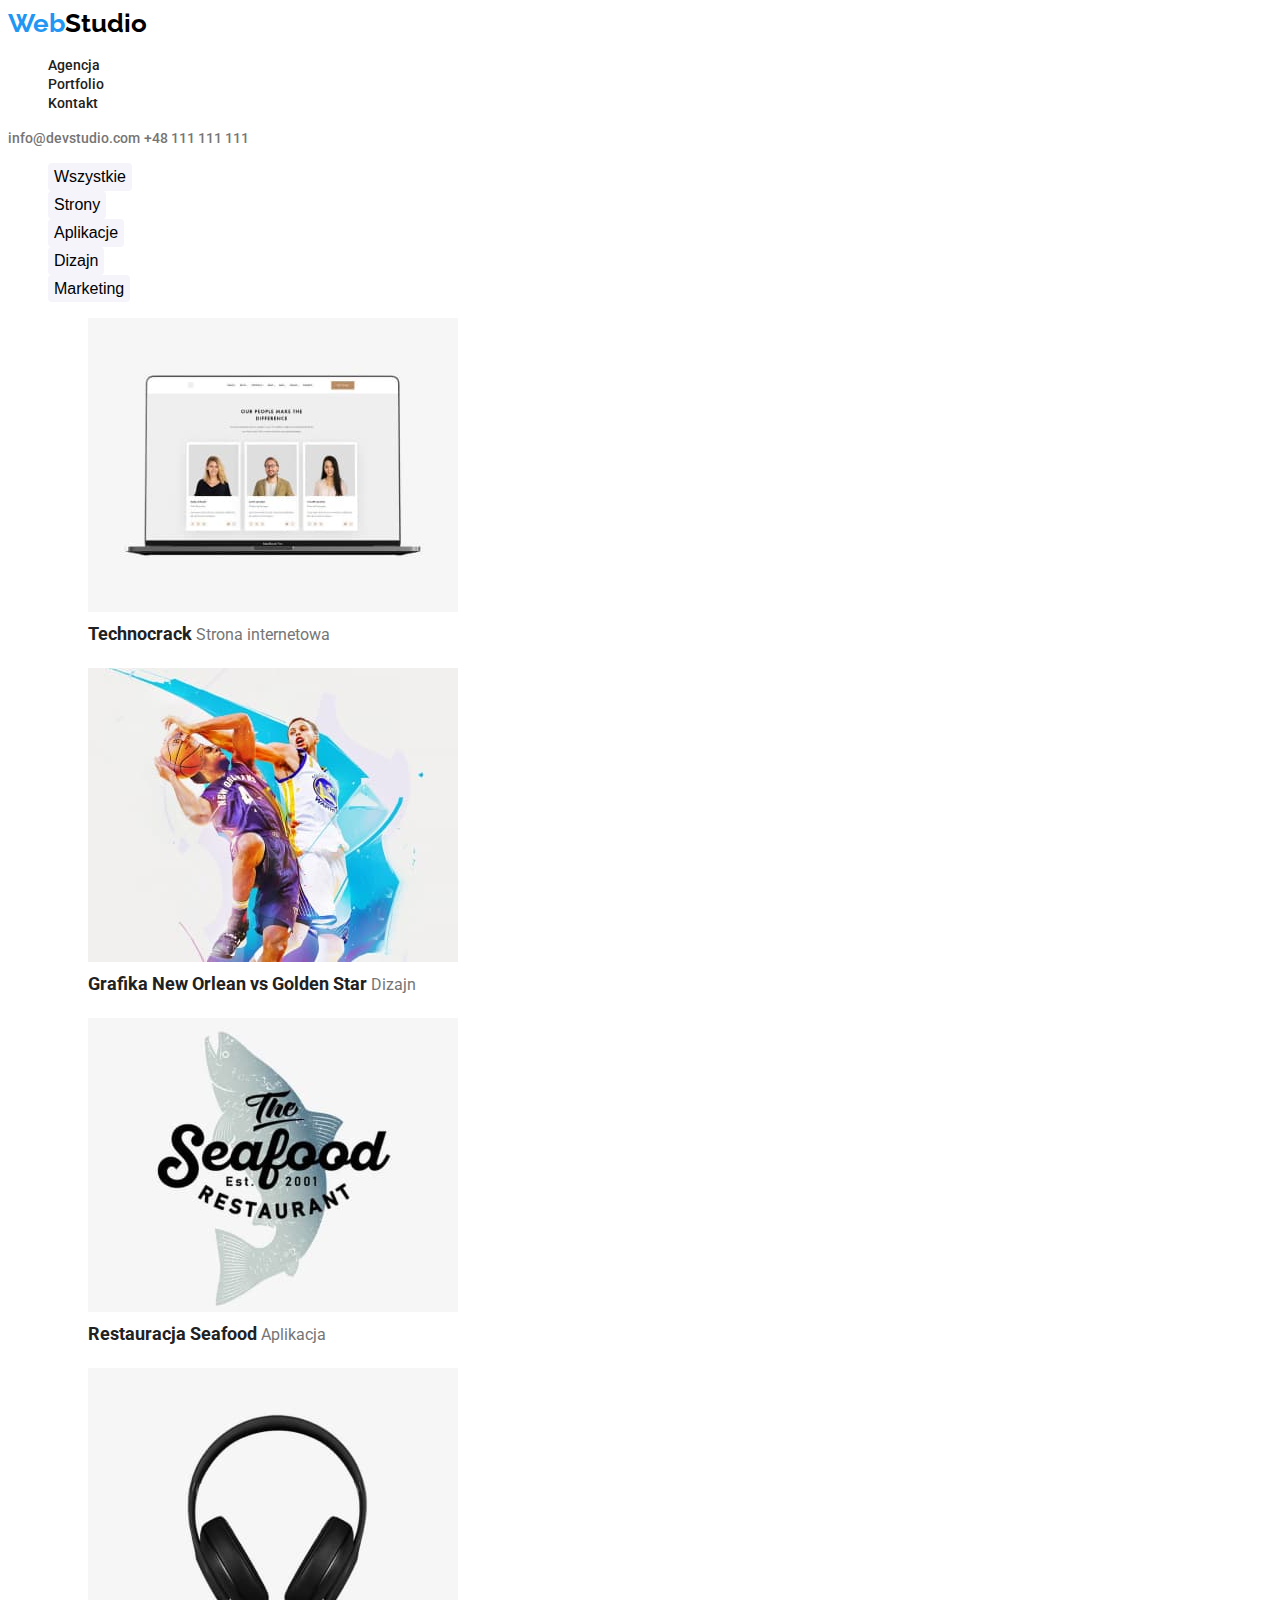
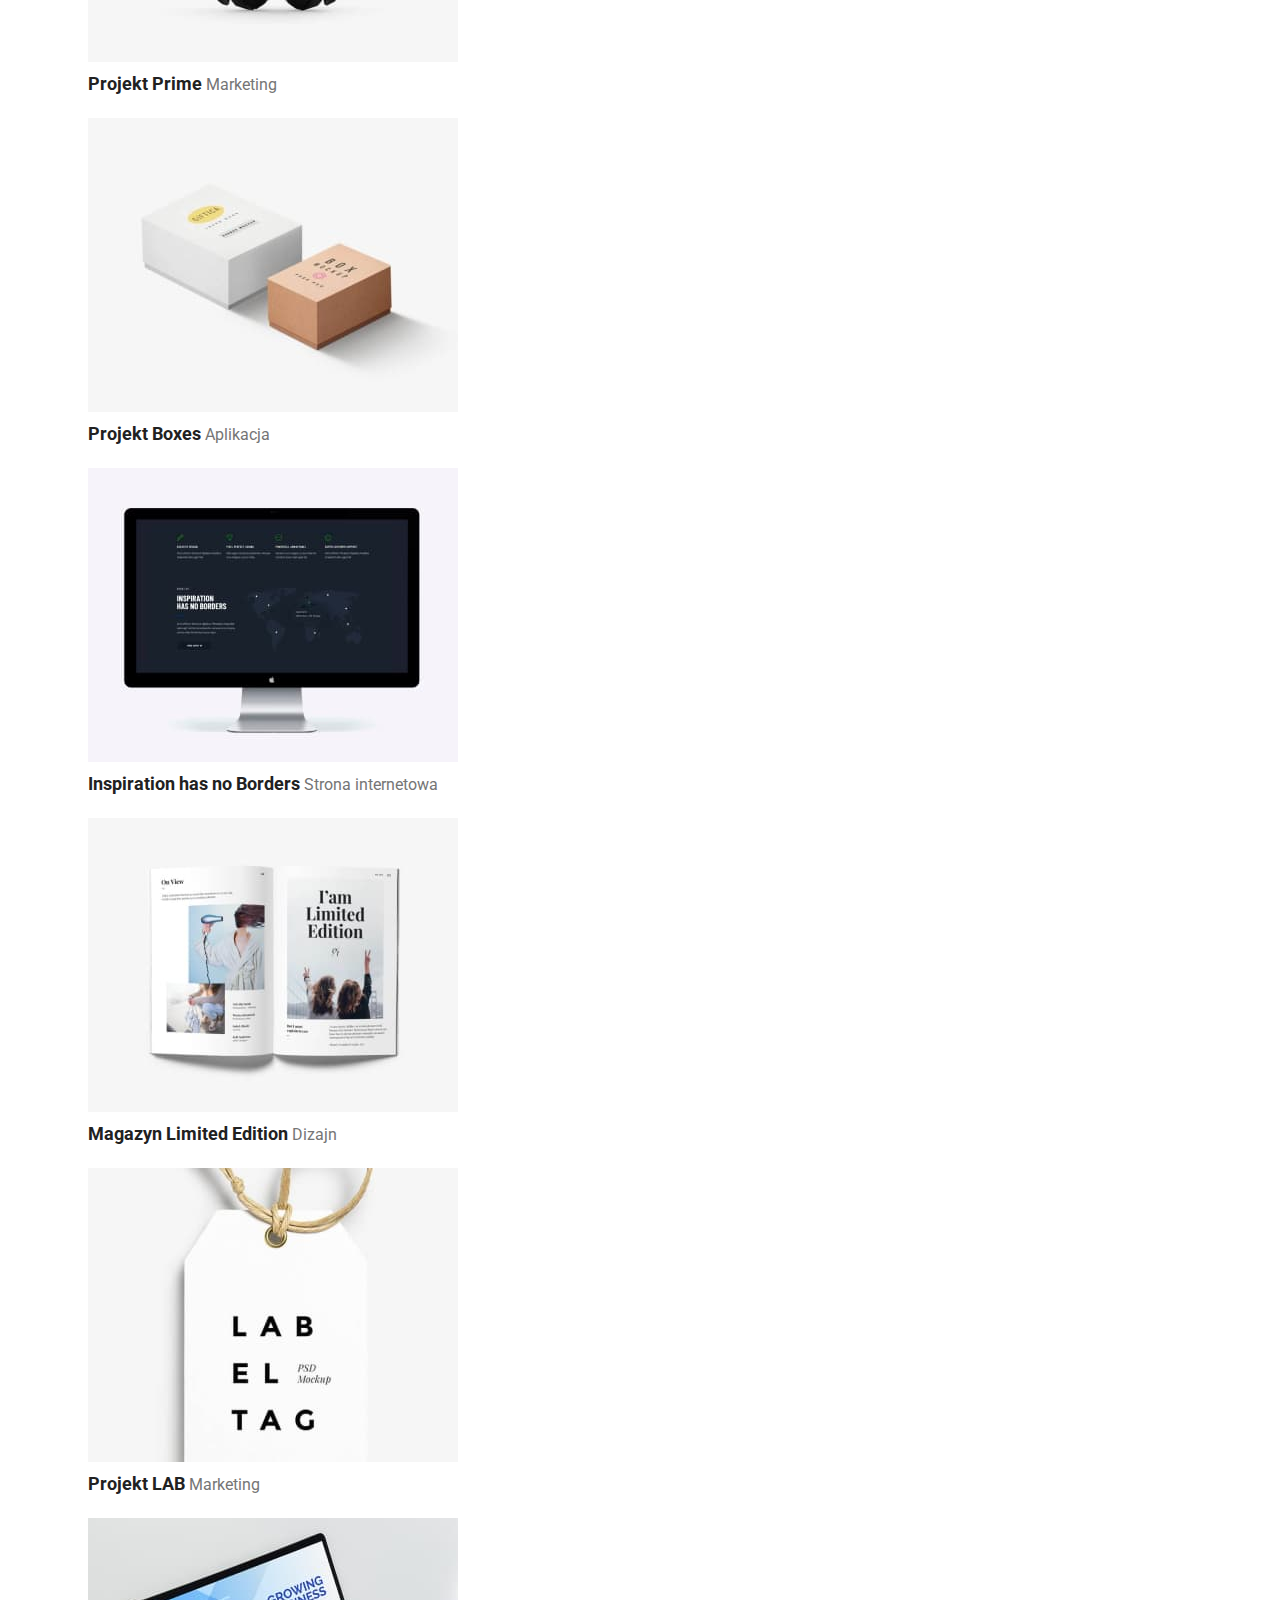
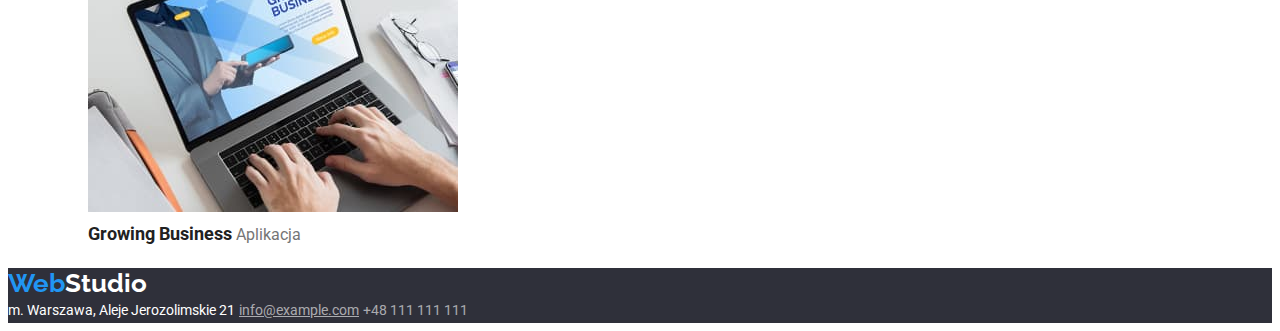
==== portfolio.html @ b2031fab "Add files via upload" ====
<!DOCTYPE html>
<html lang="pl">
  <head>
    <meta charset="UTF-8" />
    <meta http-equiv="X-UA-Compatible" content="IE=edge" />
    <meta name="viewport" content="width=device-width, initial-scale=1.0" />
    <title>Portfolio</title>
    <link rel="stylesheet" href="./css/styles.css" />
    <link
      href="https://fonts.googleapis.com/css2?family=Raleway:wght@700&family=Roboto:wght@400;500;700;900&display=swap"
      rel="stylesheet"
    />
  </head>
  <body>
    <header>
      <nav>
        <a href="./index.html" class="logo">Web<span class="studio-black">Studio</span></a>
        <ul class="nav-header">
          <li><a href="" class="nav-header">Agencja</a></li>
          <li><a href="portfolio.html" class="nav-header">Portfolio</a></li>
          <li><a href="" class="nav-header">Kontakt</a></li>
        </ul>
      </nav>

      <a href="mailto:info@devstudio.com" class="contact">info@devstudio.com</a>
      <a href="call:+48111111111" class="contact">+48 111 111 111</a>
    </header>
    <main>
      <ul class="portfolio-categories">
        <li>
          <button type="button"><span>Wszystkie</span></button>
        </li>
        <li>
          <button type="button"><span>Strony</span></button>
        </li>
        <li>
          <button type="button"><span>Aplikacje</span></button>
        </li>
        <li>
          <button type="button"><span>Dizajn</span></button>
        </li>
        <li>
          <button type="button"><span>Marketing</span></button>
        </li>
      </ul>
      <ul class="boxes">
        <li>
          <figure>
            <img
              src="images/laptop.jpg"
              alt="ekran laptopa z zakładkami"
              width="370"
              height="294"
            />
            <figcaption>
              <span class="box-name">Technocrack</span>
              <span class="box-description">Strona internetowa</span>
            </figcaption>
          </figure>
        </li>
        <li>
          <figure>
            <img
              src="images/basketball.jpg"
              alt="dwóch zawodników koszykówki"
              width="370"
              height="294"
            />
            <figcaption>
              <span class="box-name">Grafika New Orlean vs Golden Star</span>
              <span class="box-description">Dizajn</span>
            </figcaption>
          </figure>
        </li>
        <li>
          <figure>
            <img src="images/restaurant-logo.jpg" alt="logo restauracji" width="370" height="294" />
            <figcaption>
              <span class="box-name">Restauracja Seafood</span>
              <span class="box-description">Aplikacja</span>
            </figcaption>
          </figure>
        </li>
        <li>
          <figure>
            <img src="images/headphones.jpg" alt="słuchawki nauszne" width="370" height="294" />
            <figcaption>
              <span class="box-name">Projekt Prime</span>
              <span class="box-description">Marketing</span>
            </figcaption>
          </figure>
        </li>
        <li>
          <figure>
            <img src="images/boxes.jpg" alt="dwa małe pudełka" width="370" height="294" />
            <figcaption>
              <span class="box-name">Projekt Boxes</span>
              <span class="box-description">Aplikacja</span>
            </figcaption>
          </figure>
        </li>
        <li>
          <figure>
            <img src="images/monitor.jpg" alt="monitor z otwartą stroną" width="370" height="294" />
            <figcaption>
              <span class="box-name">Inspiration has no Borders</span>
              <span class="box-description">Strona internetowa</span>
            </figcaption>
          </figure>
        </li>
        <li>
          <figure>
            <img src="images/book.jpg" alt="otwarta książka" width="370" height="294" />
            <figcaption>
              <span class="box-name">Magazyn Limited Edition</span>
              <span class="box-description">Dizajn</span>
            </figcaption>
          </figure>
        </li>
        <li>
          <figure>
            <img src="images/tag.jpg" alt="wizualizacja zawieszki" width="370" height="294" />
            <figcaption>
              <span class="box-name">Projekt LAB</span>
              <span class="box-description">Marketing</span>
            </figcaption>
          </figure>
        </li>
        <li>
          <figure>
            <img
              src="images/laptop-2.jpg"
              alt="laptop, na którym ktoś pisze"
              width="370"
              height="294"
            />
            <figcaption>
              <span class="box-name">Growing Business</span>
              <span class="box-description">Aplikacja</span>
            </figcaption>
          </figure>
        </li>
      </ul>
    </main>
    <footer class="page-end">
      <a href="./index.html" class="logo">Web<span class="studio-white">Studio</span></a>
      <address>
        <span class="headquarters">m. Warszawa, Aleje Jerozolimskie 21</span>
        <a href="mailto:info@example.com"><span>info@example.com</span></a>
        <a href="call:+48111111111">+48 111 111 111</a>
      </address>
    </footer>
  </body>
</html>
---- css/styles.css ----
:root {
  --light-blue: #2196f3;
  --text-grey: #757575;
  --text-white: #ffffff;
  --button-grey-background: #f5f4fa;
  --addres-color: rgba(255, 255, 255, 0.6);
  --background-dark: #2f303a;
  --footer-contacts: #ffffff99;
  --logo-black: #000000;
  --main-black: #212121;
}

body {
  font-family: 'Roboto', sans-serif;
  color: var(--main-black);
}

.logo {
  font-family: 'Raleway', sans-serif;
  text-decoration: none;
  color: var(--light-blue);
  font-weight: 700;
  font-size: 26px;
  line-height: 1.19;
  width: 145px;
  height: 31px;
}
.studio-black {
  color: var(--logo-black);
}
.studio-white {
  color: var(--text-white);
}

.nav-header {
  list-style: none;
}
.nav-header a {
  text-decoration: none;
  font-weight: 500;
  font-size: 14px;
  line-height: 1.14;
  color: var(--main-black);
}
.nav-header a:hover,
.nav-header a:focus {
  color: var(--light-blue);
}

.contact {
  text-decoration: none;
  color: var(--text-grey);
  font-weight: 500;
  font-size: 14px;
  line-height: 1.14;
}
.contact:hover,
.contact:focus {
  color: var(--light-blue);
}

.offer {
  background-color: var(--background-dark);
}
.offer h1 {
  font-weight: 900;
  font-size: 44px;
  line-height: 1.36;
  text-align: center;
  color: var(--text-white);
}

.offer button {
  background: #2196f3;
  box-shadow: 0px 4px 4px rgba(0, 0, 0, 0.15);
  border-radius: 4px;
  width: 200px;
  height: 50px;
  cursor: pointer;
  border: none;
}
.offer button span {
  width: 117px;
  height: 30px;
  font-weight: 700;
  font-size: 16px;
  line-height: 1.88;
  color: var(--text-white);
}

.articles {
  list-style: none;
}
.articles h4 {
  font-weight: 700;
  font-size: 14px;
  line-height: 1.14;
}

.articles p {
  font-size: 14px;
  line-height: 1.71;
  color: var(--text-grey);
}

.our-range h3 {
  font-weight: 700;
  font-size: 36px;
  line-height: 1.17;
}

.our team h3 {
  font-weight: 700;
  font-size: 36px;
  line-height: 1.17;
}
.our-team ul {
  list-style: none;
}
.employee-name {
  font-weight: 500;
  font-size: 16px;
  line-height: 1.19;
}

.job {
  font-size: 16px;
  line-height: 1.19;
  color: var(--text-grey);
}

.portfolio-categories {
  list-style: none;
}
.portfolio-categories button {
  background: var(--button-grey-background);
  border-radius: 4px;
  font-weight: 500;
  font-size: 16px;
  line-height: 1.62;
  border: none;
  cursor: pointer;
}
.portfolio-categories button:hover {
  background: var(--light-blue);
  box-shadow: 0px 3px 1px rgba(0, 0, 0, 0.1), 0px 1px 2px rgba(0, 0, 0, 0.08),
    0px 2px 2px rgba(0, 0, 0, 0.12);
  border-radius: 4px;
  color: var(--text-white);
}
.boxes {
  list-style: none;
}
.box-name {
  font-weight: 700;
  font-size: 18px;
  line-height: 2;
}
.box-description {
  font-size: 16px;
  line-height: 1.88;
  color: var(--text-grey);
}

.page-end {
  background-color: var(--background-dark);
}
.page-end a:hover,
.page-end a:focus {
  color: var(--light-blue);
}
.headquarters {
  font-size: 14px;
  line-height: 1.71;
  color: var(--text-white);
}
.page-end address {
  font-style: normal;
}
.page-end address a {
  font-size: 14px;
  line-height: 1.71;
  color: var(--addres-color);
  text-decoration: none;
}

.page-end address a span {
  text-decoration: underline;
}
.page-end address a:hover,
.page-end address a:focus {
  color: var(--light-blue);
}
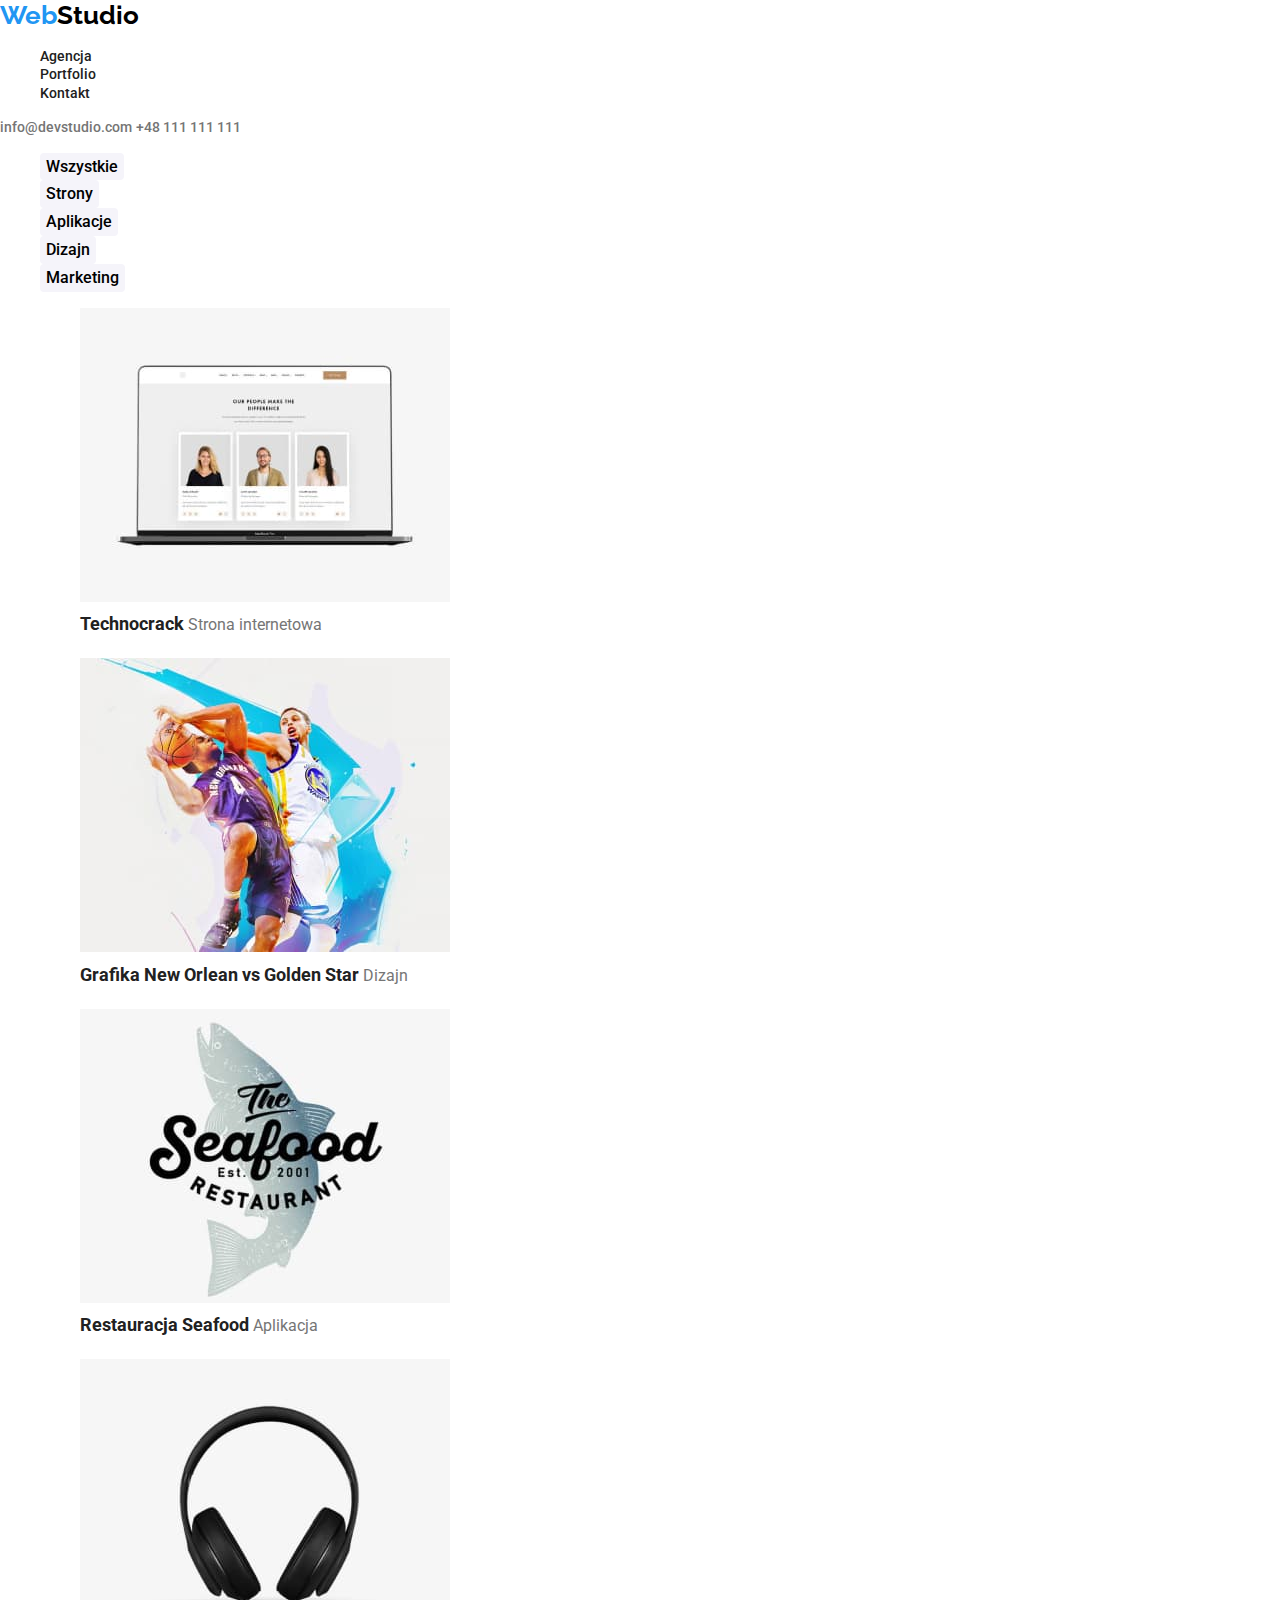
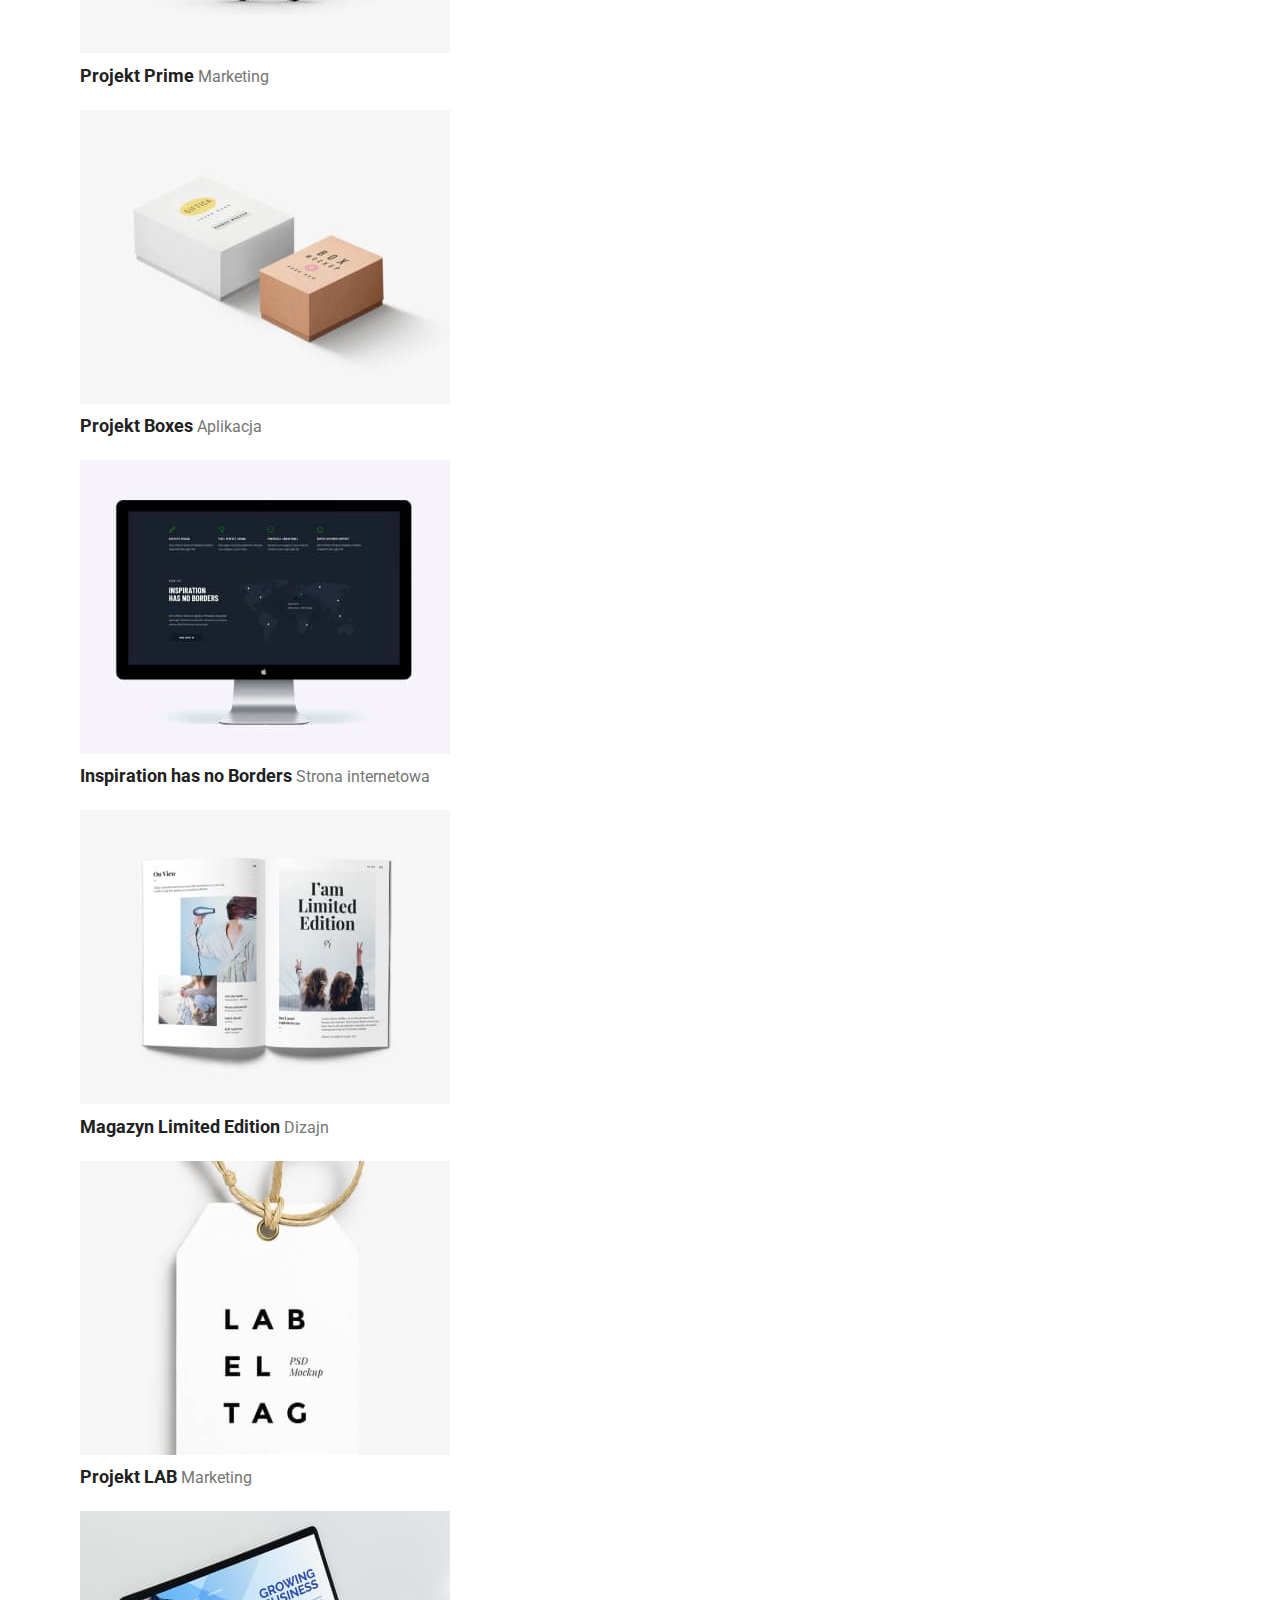
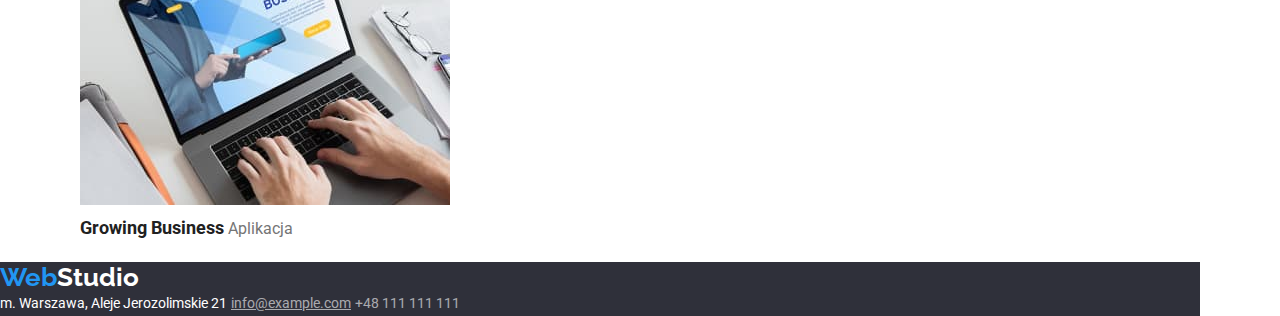
==== commit 2a45ac16: "dodany container oraz szerokość body" ====
--- a/portfolio.html
+++ b/portfolio.html
@@ -5,6 +5,10 @@
     <meta http-equiv="X-UA-Compatible" content="IE=edge" />
     <meta name="viewport" content="width=device-width, initial-scale=1.0" />
     <title>Portfolio</title>
+    <link
+      rel="stylesheet"
+      href="https://cdnjs.cloudflare.com/ajax/libs/modern-normalize/1.0.0/modern-normalize.min.css"
+    />
     <link rel="stylesheet" href="./css/styles.css" />
     <link
       href="https://fonts.googleapis.com/css2?family=Raleway:wght@700&family=Roboto:wght@400;500;700;900&display=swap"
@@ -12,143 +16,159 @@
     />
   </head>
   <body>
-    <header>
-      <nav>
-        <a href="./index.html" class="logo">Web<span class="studio-black">Studio</span></a>
-        <ul class="nav-header">
-          <li><a href="" class="nav-header">Agencja</a></li>
-          <li><a href="portfolio.html" class="nav-header">Portfolio</a></li>
-          <li><a href="" class="nav-header">Kontakt</a></li>
+    <div class="container">
+      <header>
+        <nav>
+          <a href="./index.html" class="logo">Web<span class="studio-black">Studio</span></a>
+          <ul class="nav-header">
+            <li><a href="" class="nav-header">Agencja</a></li>
+            <li><a href="portfolio.html" class="nav-header">Portfolio</a></li>
+            <li><a href="" class="nav-header">Kontakt</a></li>
+          </ul>
+        </nav>
+
+        <a href="mailto:info@devstudio.com" class="contact">info@devstudio.com</a>
+        <a href="call:+48111111111" class="contact">+48 111 111 111</a>
+      </header>
+    </div>
+    <div class="container">
+      <main>
+        <ul class="portfolio-categories">
+          <li>
+            <button type="button"><span>Wszystkie</span></button>
+          </li>
+          <li>
+            <button type="button"><span>Strony</span></button>
+          </li>
+          <li>
+            <button type="button"><span>Aplikacje</span></button>
+          </li>
+          <li>
+            <button type="button"><span>Dizajn</span></button>
+          </li>
+          <li>
+            <button type="button"><span>Marketing</span></button>
+          </li>
         </ul>
-      </nav>
-
-      <a href="mailto:info@devstudio.com" class="contact">info@devstudio.com</a>
-      <a href="call:+48111111111" class="contact">+48 111 111 111</a>
-    </header>
-    <main>
-      <ul class="portfolio-categories">
-        <li>
-          <button type="button"><span>Wszystkie</span></button>
-        </li>
-        <li>
-          <button type="button"><span>Strony</span></button>
-        </li>
-        <li>
-          <button type="button"><span>Aplikacje</span></button>
-        </li>
-        <li>
-          <button type="button"><span>Dizajn</span></button>
-        </li>
-        <li>
-          <button type="button"><span>Marketing</span></button>
-        </li>
-      </ul>
-      <ul class="boxes">
-        <li>
-          <figure>
-            <img
-              src="images/laptop.jpg"
-              alt="ekran laptopa z zakładkami"
-              width="370"
-              height="294"
-            />
-            <figcaption>
-              <span class="box-name">Technocrack</span>
-              <span class="box-description">Strona internetowa</span>
-            </figcaption>
-          </figure>
-        </li>
-        <li>
-          <figure>
-            <img
-              src="images/basketball.jpg"
-              alt="dwóch zawodników koszykówki"
-              width="370"
-              height="294"
-            />
-            <figcaption>
-              <span class="box-name">Grafika New Orlean vs Golden Star</span>
-              <span class="box-description">Dizajn</span>
-            </figcaption>
-          </figure>
-        </li>
-        <li>
-          <figure>
-            <img src="images/restaurant-logo.jpg" alt="logo restauracji" width="370" height="294" />
-            <figcaption>
-              <span class="box-name">Restauracja Seafood</span>
-              <span class="box-description">Aplikacja</span>
-            </figcaption>
-          </figure>
-        </li>
-        <li>
-          <figure>
-            <img src="images/headphones.jpg" alt="słuchawki nauszne" width="370" height="294" />
-            <figcaption>
-              <span class="box-name">Projekt Prime</span>
-              <span class="box-description">Marketing</span>
-            </figcaption>
-          </figure>
-        </li>
-        <li>
-          <figure>
-            <img src="images/boxes.jpg" alt="dwa małe pudełka" width="370" height="294" />
-            <figcaption>
-              <span class="box-name">Projekt Boxes</span>
-              <span class="box-description">Aplikacja</span>
-            </figcaption>
-          </figure>
-        </li>
-        <li>
-          <figure>
-            <img src="images/monitor.jpg" alt="monitor z otwartą stroną" width="370" height="294" />
-            <figcaption>
-              <span class="box-name">Inspiration has no Borders</span>
-              <span class="box-description">Strona internetowa</span>
-            </figcaption>
-          </figure>
-        </li>
-        <li>
-          <figure>
-            <img src="images/book.jpg" alt="otwarta książka" width="370" height="294" />
-            <figcaption>
-              <span class="box-name">Magazyn Limited Edition</span>
-              <span class="box-description">Dizajn</span>
-            </figcaption>
-          </figure>
-        </li>
-        <li>
-          <figure>
-            <img src="images/tag.jpg" alt="wizualizacja zawieszki" width="370" height="294" />
-            <figcaption>
-              <span class="box-name">Projekt LAB</span>
-              <span class="box-description">Marketing</span>
-            </figcaption>
-          </figure>
-        </li>
-        <li>
-          <figure>
-            <img
-              src="images/laptop-2.jpg"
-              alt="laptop, na którym ktoś pisze"
-              width="370"
-              height="294"
-            />
-            <figcaption>
-              <span class="box-name">Growing Business</span>
-              <span class="box-description">Aplikacja</span>
-            </figcaption>
-          </figure>
-        </li>
-      </ul>
-    </main>
-    <footer class="page-end">
-      <a href="./index.html" class="logo">Web<span class="studio-white">Studio</span></a>
-      <address>
-        <span class="headquarters">m. Warszawa, Aleje Jerozolimskie 21</span>
-        <a href="mailto:info@example.com"><span>info@example.com</span></a>
-        <a href="call:+48111111111">+48 111 111 111</a>
-      </address>
-    </footer>
+        <ul class="boxes">
+          <li>
+            <figure>
+              <img
+                src="images/laptop.jpg"
+                alt="ekran laptopa z zakładkami"
+                width="370"
+                height="294"
+              />
+              <figcaption>
+                <span class="box-name">Technocrack</span>
+                <span class="box-description">Strona internetowa</span>
+              </figcaption>
+            </figure>
+          </li>
+          <li>
+            <figure>
+              <img
+                src="images/basketball.jpg"
+                alt="dwóch zawodników koszykówki"
+                width="370"
+                height="294"
+              />
+              <figcaption>
+                <span class="box-name">Grafika New Orlean vs Golden Star</span>
+                <span class="box-description">Dizajn</span>
+              </figcaption>
+            </figure>
+          </li>
+          <li>
+            <figure>
+              <img
+                src="images/restaurant-logo.jpg"
+                alt="logo restauracji"
+                width="370"
+                height="294"
+              />
+              <figcaption>
+                <span class="box-name">Restauracja Seafood</span>
+                <span class="box-description">Aplikacja</span>
+              </figcaption>
+            </figure>
+          </li>
+          <li>
+            <figure>
+              <img src="images/headphones.jpg" alt="słuchawki nauszne" width="370" height="294" />
+              <figcaption>
+                <span class="box-name">Projekt Prime</span>
+                <span class="box-description">Marketing</span>
+              </figcaption>
+            </figure>
+          </li>
+          <li>
+            <figure>
+              <img src="images/boxes.jpg" alt="dwa małe pudełka" width="370" height="294" />
+              <figcaption>
+                <span class="box-name">Projekt Boxes</span>
+                <span class="box-description">Aplikacja</span>
+              </figcaption>
+            </figure>
+          </li>
+          <li>
+            <figure>
+              <img
+                src="images/monitor.jpg"
+                alt="monitor z otwartą stroną"
+                width="370"
+                height="294"
+              />
+              <figcaption>
+                <span class="box-name">Inspiration has no Borders</span>
+                <span class="box-description">Strona internetowa</span>
+              </figcaption>
+            </figure>
+          </li>
+          <li>
+            <figure>
+              <img src="images/book.jpg" alt="otwarta książka" width="370" height="294" />
+              <figcaption>
+                <span class="box-name">Magazyn Limited Edition</span>
+                <span class="box-description">Dizajn</span>
+              </figcaption>
+            </figure>
+          </li>
+          <li>
+            <figure>
+              <img src="images/tag.jpg" alt="wizualizacja zawieszki" width="370" height="294" />
+              <figcaption>
+                <span class="box-name">Projekt LAB</span>
+                <span class="box-description">Marketing</span>
+              </figcaption>
+            </figure>
+          </li>
+          <li>
+            <figure>
+              <img
+                src="images/laptop-2.jpg"
+                alt="laptop, na którym ktoś pisze"
+                width="370"
+                height="294"
+              />
+              <figcaption>
+                <span class="box-name">Growing Business</span>
+                <span class="box-description">Aplikacja</span>
+              </figcaption>
+            </figure>
+          </li>
+        </ul>
+      </main>
+    </div>
+    <div class="container">
+      <footer class="page-end">
+        <a href="./index.html" class="logo">Web<span class="studio-white">Studio</span></a>
+        <address>
+          <span class="headquarters">m. Warszawa, Aleje Jerozolimskie 21</span>
+          <a href="mailto:info@example.com"><span>info@example.com</span></a>
+          <a href="call:+48111111111">+48 111 111 111</a>
+        </address>
+      </footer>
+    </div>
   </body>
 </html>
--- a/css/styles.css
+++ b/css/styles.css
@@ -10,9 +10,15 @@
   --main-black: #212121;
 }
 
+.container {
+  width: 1200px;
+}
+
 body {
   font-family: 'Roboto', sans-serif;
   color: var(--main-black);
+  width: 1600px;
+  justify-content: center;
 }
 
 .logo {
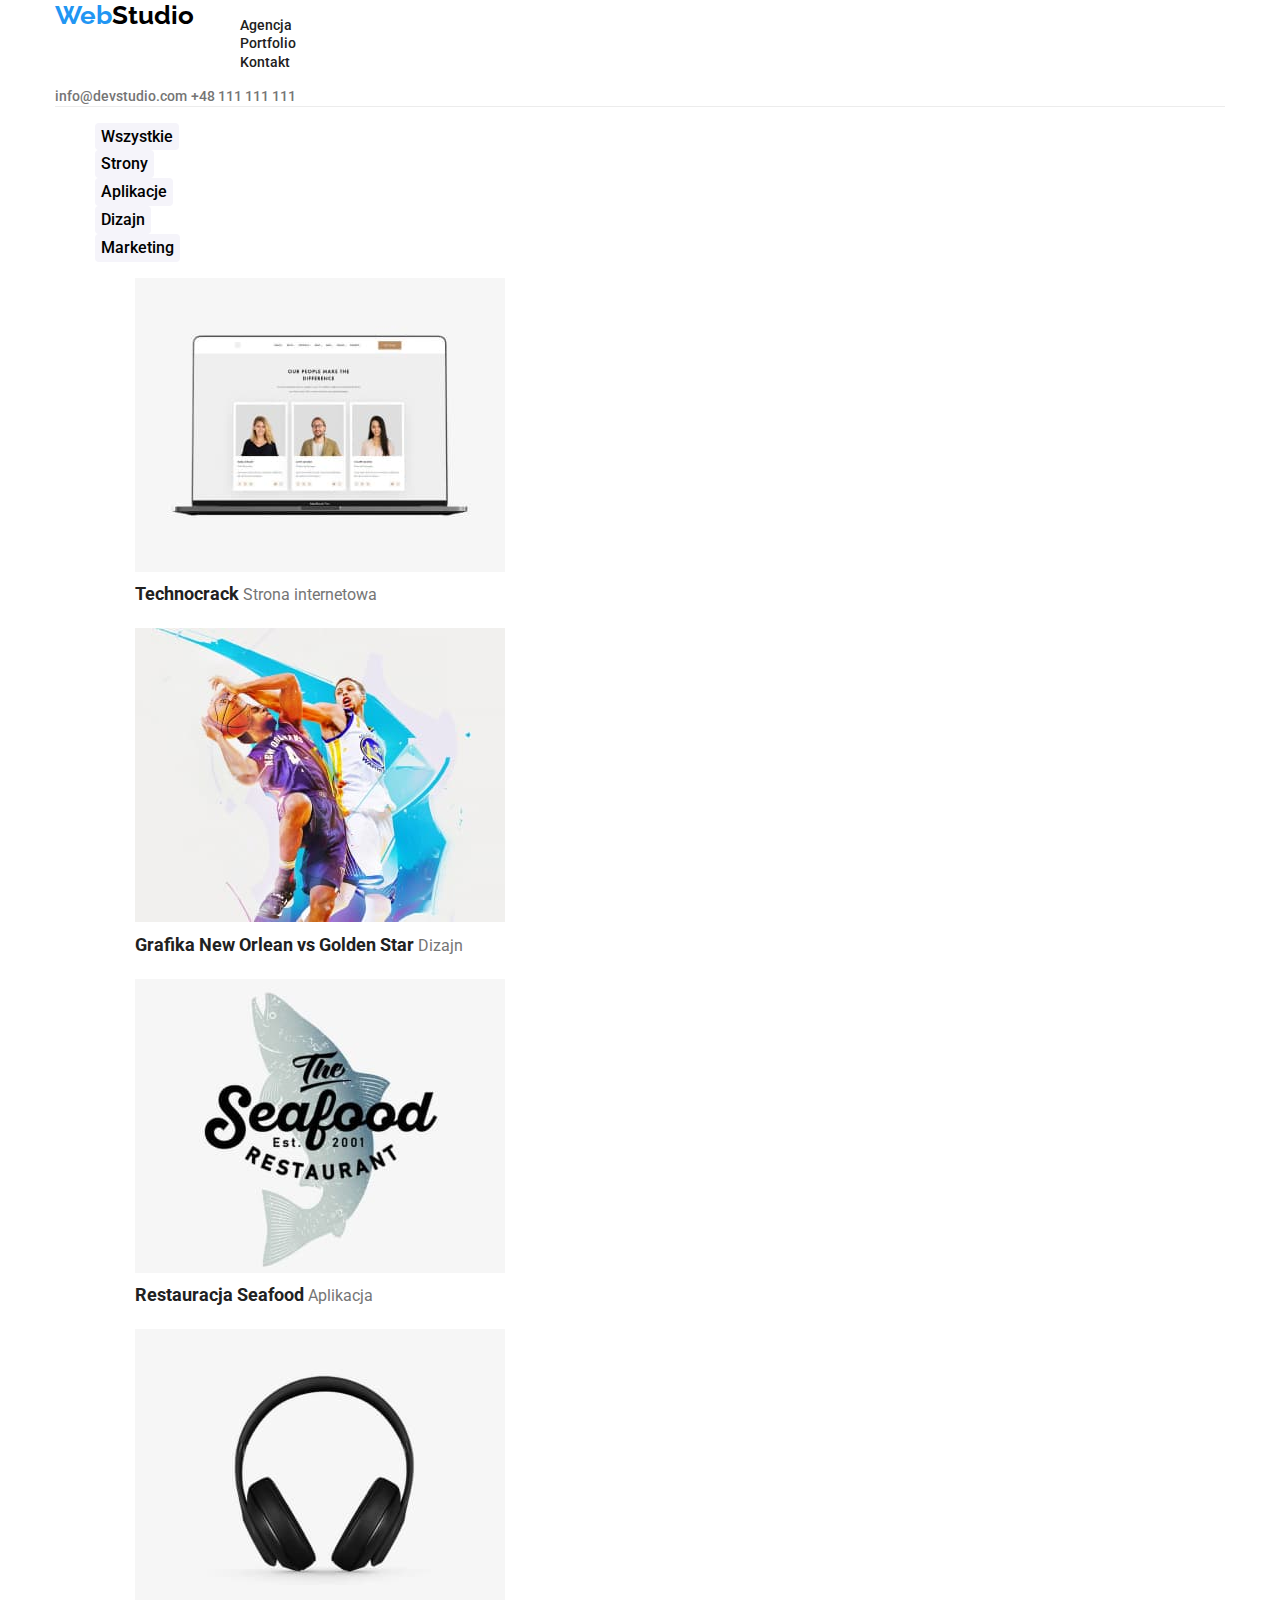
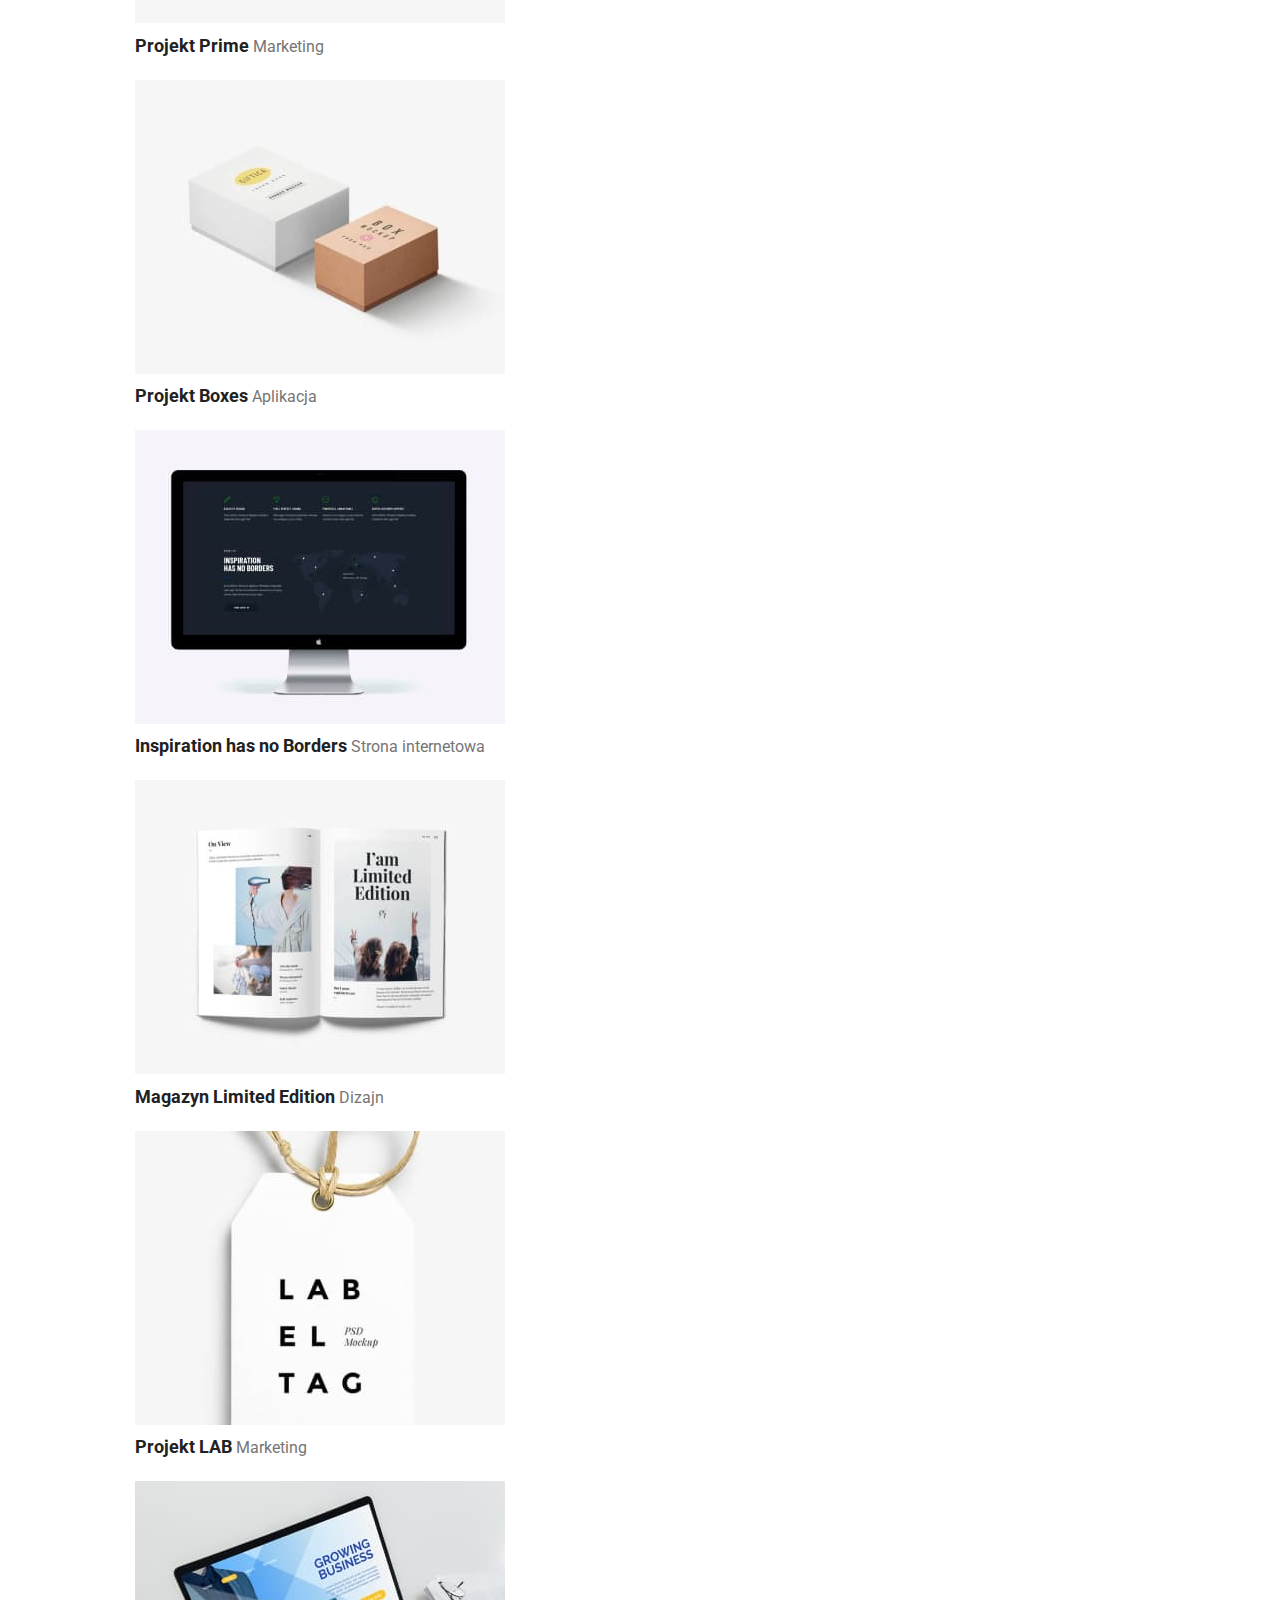
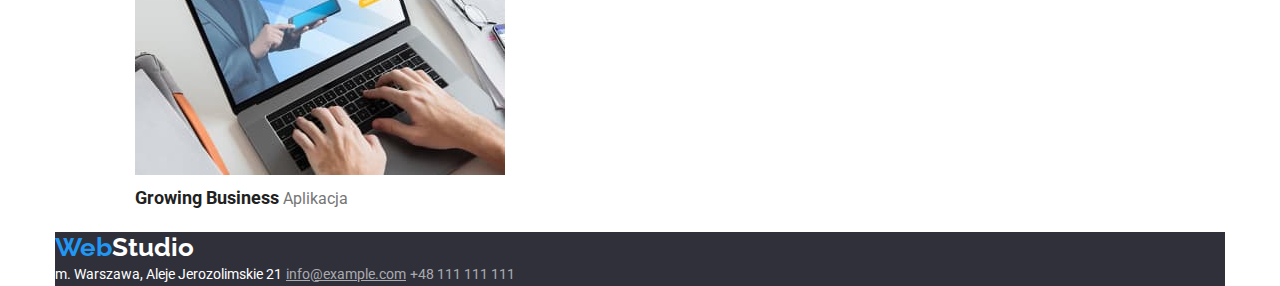
==== commit 55577cf8: "kilka kolejnych podejść" ====
--- a/portfolio.html
+++ b/portfolio.html
@@ -19,7 +19,7 @@
     <div class="container">
       <header>
         <nav>
-          <a href="./index.html" class="logo">Web<span class="studio-black">Studio</span></a>
+          <a href="./index.html" class="logo-header">Web<span class="studio-black">Studio</span></a>
           <ul class="nav-header">
             <li><a href="" class="nav-header">Agencja</a></li>
             <li><a href="portfolio.html" class="nav-header">Portfolio</a></li>
@@ -162,7 +162,7 @@
     </div>
     <div class="container">
       <footer class="page-end">
-        <a href="./index.html" class="logo">Web<span class="studio-white">Studio</span></a>
+        <a href="./index.html" class="logo-footer">Web<span class="studio-white">Studio</span></a>
         <address>
           <span class="headquarters">m. Warszawa, Aleje Jerozolimskie 21</span>
           <a href="mailto:info@example.com"><span>info@example.com</span></a>
--- a/css/styles.css
+++ b/css/styles.css
@@ -9,19 +9,29 @@
   --logo-black: #000000;
   --main-black: #212121;
 }
-
-.container {
-  width: 1200px;
+* {
+  box-sizing: border-box;
 }
 
 body {
   font-family: 'Roboto', sans-serif;
   color: var(--main-black);
-  width: 1600px;
-  justify-content: center;
-}
-
-.logo {
+}
+.container {
+  width: 1200px;
+  margin: 0px auto;
+  padding: 0px 15px;
+}
+
+.section {
+  padding-top: 94px;
+  padding-bottom: 94px;
+}
+/* Header -------------------------------------------------------------------------------------------------------------------------*/
+header {
+  border-bottom: 1px solid #ececec;
+}
+.logo-header {
   font-family: 'Raleway', sans-serif;
   text-decoration: none;
   color: var(--light-blue);
@@ -29,13 +39,24 @@
   font-size: 26px;
   line-height: 1.19;
   width: 145px;
-  height: 31px;
 }
 .studio-black {
   color: var(--logo-black);
 }
+.logo-footer {
+  font-family: 'Raleway', sans-serif;
+  text-decoration: none;
+  color: var(--light-blue);
+  font-weight: 700;
+  font-size: 26px;
+  line-height: 1.19;
+}
 .studio-white {
   color: var(--text-white);
+}
+header nav {
+  background: #ffffff;
+  display: flex;
 }
 
 .nav-header {
@@ -64,9 +85,12 @@
 .contact:focus {
   color: var(--light-blue);
 }
-
+/* Header----------------------------------------------------------------------------------------------- */
+
+/* BUY SECTION------------------------------------------------------------------------------------- */
 .offer {
   background-color: var(--background-dark);
+  border: solid red;
 }
 .offer h1 {
   font-weight: 900;
@@ -93,7 +117,7 @@
   line-height: 1.88;
   color: var(--text-white);
 }
-
+/* BUY SECTION------------------------------------------------------------------------------------- */
 .articles {
   list-style: none;
 }
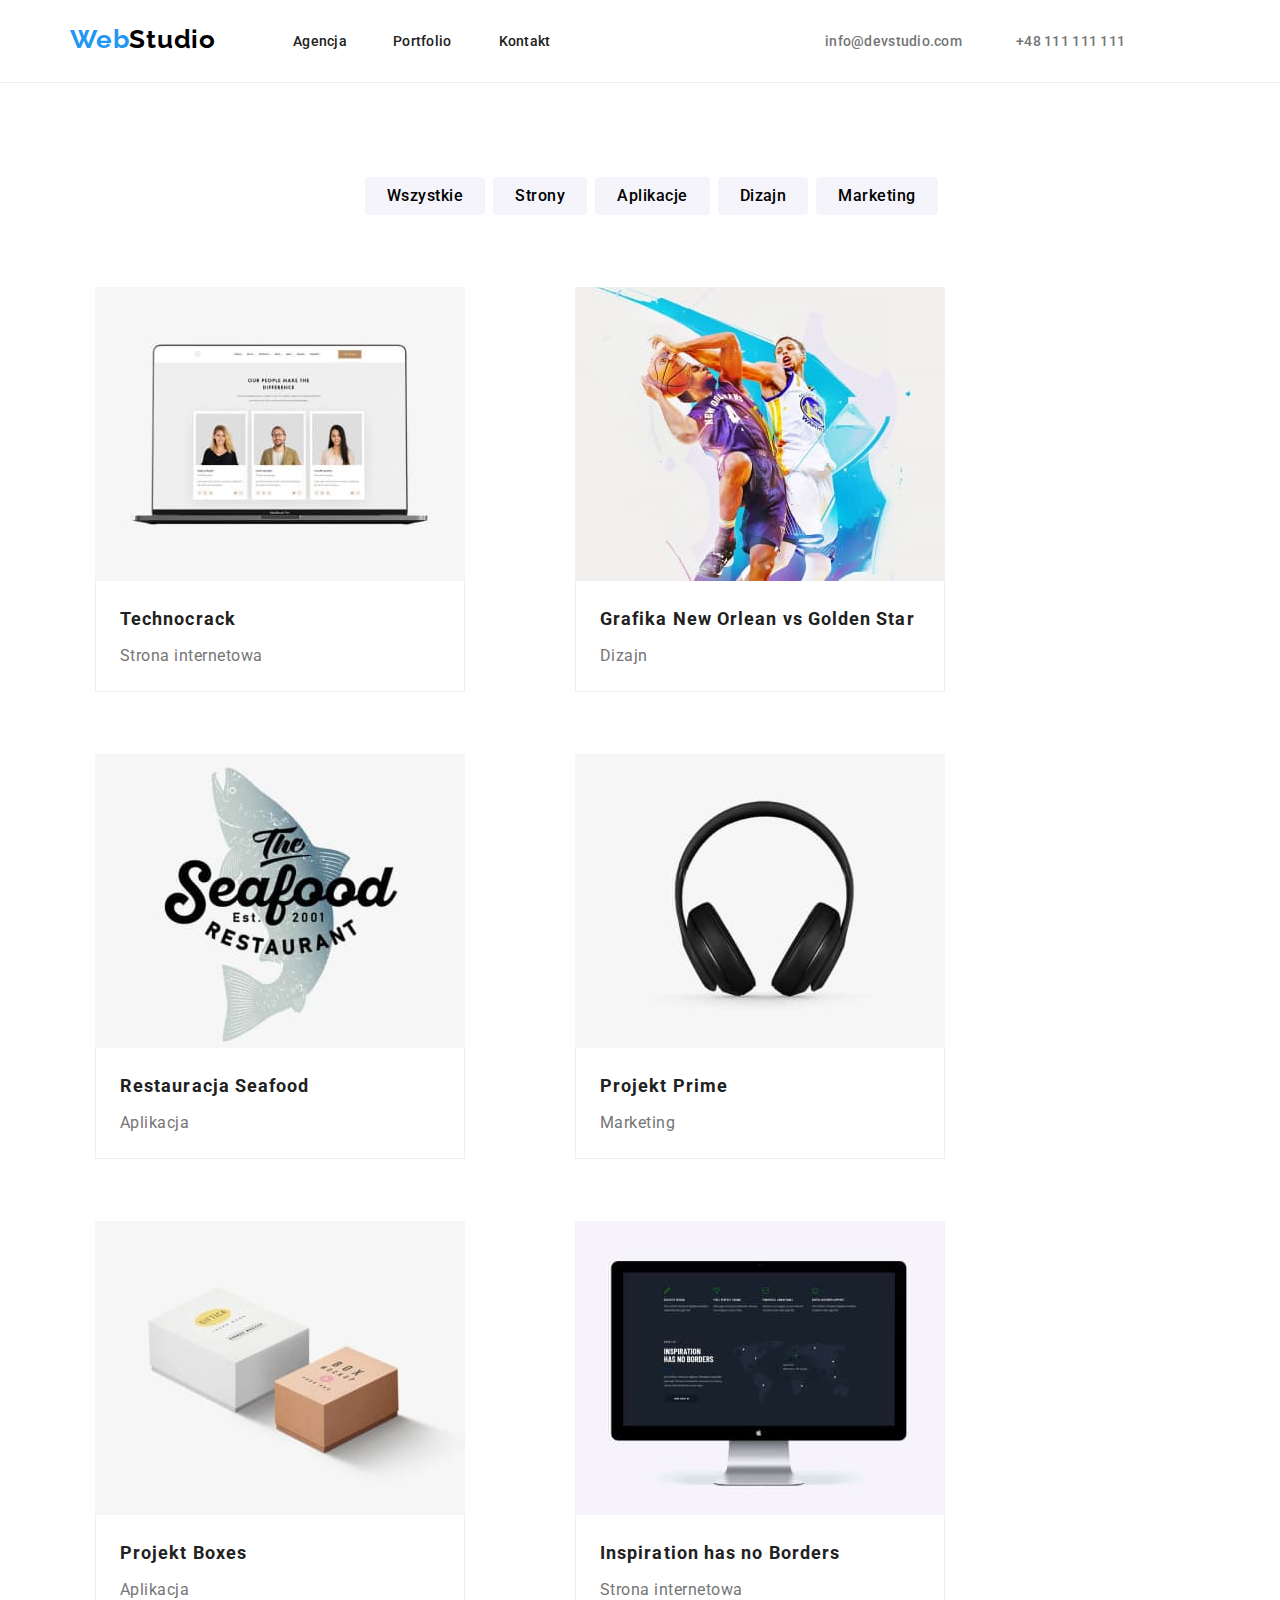
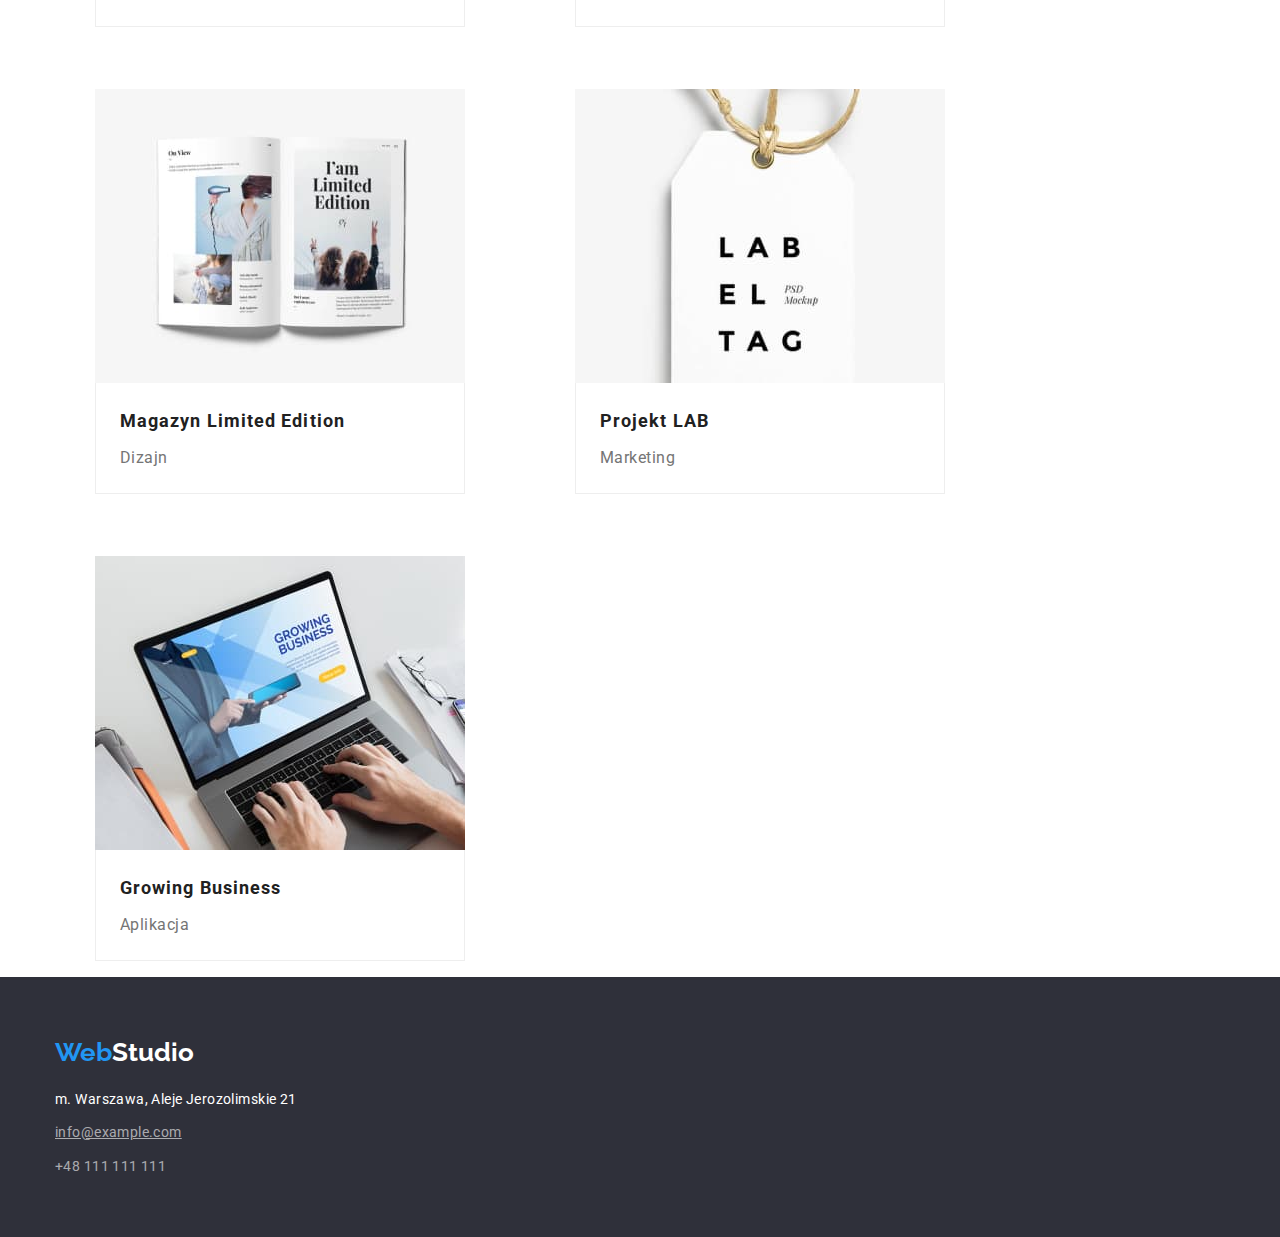
==== commit d700f1c0: "portfolio" ====
--- a/portfolio.html
+++ b/portfolio.html
@@ -9,166 +9,171 @@
       rel="stylesheet"
       href="https://cdnjs.cloudflare.com/ajax/libs/modern-normalize/1.0.0/modern-normalize.min.css"
     />
-    <link rel="stylesheet" href="./css/styles.css" />
     <link
       href="https://fonts.googleapis.com/css2?family=Raleway:wght@700&family=Roboto:wght@400;500;700;900&display=swap"
       rel="stylesheet"
     />
+    <link rel="stylesheet" href="./css/styles.css" />
   </head>
   <body>
-    <div class="container">
-      <header>
+    <header>
+      <div class="container">
         <nav>
           <a href="./index.html" class="logo-header">Web<span class="studio-black">Studio</span></a>
-          <ul class="nav-header">
-            <li><a href="" class="nav-header">Agencja</a></li>
-            <li><a href="portfolio.html" class="nav-header">Portfolio</a></li>
-            <li><a href="" class="nav-header">Kontakt</a></li>
+          <ul class="menu-list">
+            <li><a class="menu-item" href="">Agencja</a></li>
+            <li><a class="menu-item" href="portfolio.html">Portfolio</a></li>
+            <li><a class="menu-item" href="contact.html">Kontakt</a></li>
           </ul>
         </nav>
+        <span class="contacts"
+          ><a href="mailto:info@devstudio.com" class="contact-mail">info@devstudio.com</a>
+          <a href="call:+48111111111" class="contact-tel">+48 111 111 111</a></span
+        >
+      </div>
+    </header>
 
-        <a href="mailto:info@devstudio.com" class="contact">info@devstudio.com</a>
-        <a href="call:+48111111111" class="contact">+48 111 111 111</a>
-      </header>
-    </div>
-    <div class="container">
-      <main>
-        <ul class="portfolio-categories">
-          <li>
-            <button type="button"><span>Wszystkie</span></button>
-          </li>
-          <li>
-            <button type="button"><span>Strony</span></button>
-          </li>
-          <li>
-            <button type="button"><span>Aplikacje</span></button>
-          </li>
-          <li>
-            <button type="button"><span>Dizajn</span></button>
-          </li>
-          <li>
-            <button type="button"><span>Marketing</span></button>
-          </li>
-        </ul>
-        <ul class="boxes">
-          <li>
-            <figure>
-              <img
-                src="images/laptop.jpg"
-                alt="ekran laptopa z zakładkami"
-                width="370"
-                height="294"
-              />
-              <figcaption>
-                <span class="box-name">Technocrack</span>
-                <span class="box-description">Strona internetowa</span>
-              </figcaption>
-            </figure>
-          </li>
-          <li>
-            <figure>
-              <img
-                src="images/basketball.jpg"
-                alt="dwóch zawodników koszykówki"
-                width="370"
-                height="294"
-              />
-              <figcaption>
-                <span class="box-name">Grafika New Orlean vs Golden Star</span>
-                <span class="box-description">Dizajn</span>
-              </figcaption>
-            </figure>
-          </li>
-          <li>
-            <figure>
-              <img
-                src="images/restaurant-logo.jpg"
-                alt="logo restauracji"
-                width="370"
-                height="294"
-              />
-              <figcaption>
-                <span class="box-name">Restauracja Seafood</span>
-                <span class="box-description">Aplikacja</span>
-              </figcaption>
-            </figure>
-          </li>
-          <li>
-            <figure>
-              <img src="images/headphones.jpg" alt="słuchawki nauszne" width="370" height="294" />
-              <figcaption>
-                <span class="box-name">Projekt Prime</span>
-                <span class="box-description">Marketing</span>
-              </figcaption>
-            </figure>
-          </li>
-          <li>
-            <figure>
-              <img src="images/boxes.jpg" alt="dwa małe pudełka" width="370" height="294" />
-              <figcaption>
-                <span class="box-name">Projekt Boxes</span>
-                <span class="box-description">Aplikacja</span>
-              </figcaption>
-            </figure>
-          </li>
-          <li>
-            <figure>
-              <img
-                src="images/monitor.jpg"
-                alt="monitor z otwartą stroną"
-                width="370"
-                height="294"
-              />
-              <figcaption>
-                <span class="box-name">Inspiration has no Borders</span>
-                <span class="box-description">Strona internetowa</span>
-              </figcaption>
-            </figure>
-          </li>
-          <li>
-            <figure>
-              <img src="images/book.jpg" alt="otwarta książka" width="370" height="294" />
-              <figcaption>
-                <span class="box-name">Magazyn Limited Edition</span>
-                <span class="box-description">Dizajn</span>
-              </figcaption>
-            </figure>
-          </li>
-          <li>
-            <figure>
-              <img src="images/tag.jpg" alt="wizualizacja zawieszki" width="370" height="294" />
-              <figcaption>
-                <span class="box-name">Projekt LAB</span>
-                <span class="box-description">Marketing</span>
-              </figcaption>
-            </figure>
-          </li>
-          <li>
-            <figure>
-              <img
-                src="images/laptop-2.jpg"
-                alt="laptop, na którym ktoś pisze"
-                width="370"
-                height="294"
-              />
-              <figcaption>
-                <span class="box-name">Growing Business</span>
-                <span class="box-description">Aplikacja</span>
-              </figcaption>
-            </figure>
-          </li>
-        </ul>
-      </main>
-    </div>
-    <div class="container">
-      <footer class="page-end">
+    <main>
+      <section class="section">
+        <div class="container">
+          <ul class="portfolio-categories">
+            <li>
+              <button type="button"><span>Wszystkie</span></button>
+            </li>
+            <li>
+              <button type="button"><span>Strony</span></button>
+            </li>
+            <li>
+              <button type="button"><span>Aplikacje</span></button>
+            </li>
+            <li>
+              <button type="button"><span>Dizajn</span></button>
+            </li>
+            <li>
+              <button type="button"><span>Marketing</span></button>
+            </li>
+          </ul>
+          <ul class="boxes">
+            <li>
+              <figure>
+                <img
+                  src="images/laptop.jpg"
+                  alt="ekran laptopa z zakładkami"
+                  width="370"
+                  height="294"
+                />
+                <figcaption>
+                  <span class="box-name">Technocrack</span>
+                  <span class="box-description">Strona internetowa</span>
+                </figcaption>
+              </figure>
+            </li>
+            <li>
+              <figure>
+                <img
+                  src="images/basketball.jpg"
+                  alt="dwóch zawodników koszykówki"
+                  width="370"
+                  height="294"
+                />
+                <figcaption>
+                  <span class="box-name">Grafika New Orlean vs Golden Star</span>
+                  <span class="box-description">Dizajn</span>
+                </figcaption>
+              </figure>
+            </li>
+            <li>
+              <figure>
+                <img
+                  src="images/restaurant-logo.jpg"
+                  alt="logo restauracji"
+                  width="370"
+                  height="294"
+                />
+                <figcaption>
+                  <span class="box-name">Restauracja Seafood</span>
+                  <span class="box-description">Aplikacja</span>
+                </figcaption>
+              </figure>
+            </li>
+            <li>
+              <figure>
+                <img src="images/headphones.jpg" alt="słuchawki nauszne" width="370" height="294" />
+                <figcaption>
+                  <span class="box-name">Projekt Prime</span>
+                  <span class="box-description">Marketing</span>
+                </figcaption>
+              </figure>
+            </li>
+            <li>
+              <figure>
+                <img src="images/boxes.jpg" alt="dwa małe pudełka" width="370" height="294" />
+                <figcaption>
+                  <span class="box-name">Projekt Boxes</span>
+                  <span class="box-description">Aplikacja</span>
+                </figcaption>
+              </figure>
+            </li>
+            <li>
+              <figure>
+                <img
+                  src="images/monitor.jpg"
+                  alt="monitor z otwartą stroną"
+                  width="370"
+                  height="294"
+                />
+                <figcaption>
+                  <span class="box-name">Inspiration has no Borders</span>
+                  <span class="box-description">Strona internetowa</span>
+                </figcaption>
+              </figure>
+            </li>
+            <li>
+              <figure>
+                <img src="images/book.jpg" alt="otwarta książka" width="370" height="294" />
+                <figcaption>
+                  <span class="box-name">Magazyn Limited Edition</span>
+                  <span class="box-description">Dizajn</span>
+                </figcaption>
+              </figure>
+            </li>
+            <li>
+              <figure>
+                <img src="images/tag.jpg" alt="wizualizacja zawieszki" width="370" height="294" />
+                <figcaption>
+                  <span class="box-name">Projekt LAB</span>
+                  <span class="box-description">Marketing</span>
+                </figcaption>
+              </figure>
+            </li>
+            <li>
+              <figure>
+                <img
+                  src="images/laptop-2.jpg"
+                  alt="laptop, na którym ktoś pisze"
+                  width="370"
+                  height="294"
+                />
+                <figcaption>
+                  <span class="box-name">Growing Business</span>
+                  <span class="box-description">Aplikacja</span>
+                </figcaption>
+              </figure>
+            </li>
+          </ul>
+        </div>
+      </section>
+    </main>
+
+    <footer class="page-end">
+      <div class="container">
         <a href="./index.html" class="logo-footer">Web<span class="studio-white">Studio</span></a>
         <address>
           <span class="headquarters">m. Warszawa, Aleje Jerozolimskie 21</span>
-          <a href="mailto:info@example.com"><span>info@example.com</span></a>
+          <a class="footer-mail" href="mailto:info@example.com"><span>info@example.com</span></a>
           <a href="call:+48111111111">+48 111 111 111</a>
         </address>
-      </footer>
-    </div>
+      </div>
+    </footer>
   </body>
 </html>
--- a/css/styles.css
+++ b/css/styles.css
@@ -18,19 +18,27 @@
   color: var(--main-black);
 }
 .container {
-  width: 1200px;
-  margin: 0px auto;
-  padding: 0px 15px;
+  max-width: 1200px;
+  padding: 0 15px;
+  margin: 0 auto;
 }
 
 .section {
-  padding-top: 94px;
-  padding-bottom: 94px;
+  padding: 94px 0;
+  margin-bottom: -94px;
 }
 /* Header -------------------------------------------------------------------------------------------------------------------------*/
 header {
   border-bottom: 1px solid #ececec;
-}
+  background: #ffffff;
+}
+header .container {
+  display: flex;
+}
+header nav {
+  display: flex;
+}
+
 .logo-header {
   font-family: 'Raleway', sans-serif;
   text-decoration: none;
@@ -38,51 +46,70 @@
   font-weight: 700;
   font-size: 26px;
   line-height: 1.19;
+  padding-left: 15px;
+  padding-top: 24px;
+  padding-bottom: 25px;
+  letter-spacing: 0.03em;
   width: 145px;
 }
 .studio-black {
   color: var(--logo-black);
 }
-.logo-footer {
-  font-family: 'Raleway', sans-serif;
-  text-decoration: none;
-  color: var(--light-blue);
-  font-weight: 700;
-  font-size: 26px;
-  line-height: 1.19;
-}
-.studio-white {
-  color: var(--text-white);
-}
-header nav {
-  background: #ffffff;
-  display: flex;
-}
-
-.nav-header {
-  list-style: none;
-}
-.nav-header a {
+
+.menu-list {
+  list-style: none;
+  padding-left: 93px;
+  padding-top: 32px;
+  padding-bottom: 32px;
+  margin: 0;
+  display: flex;
+  width: 254px;
+}
+.menu-item {
   text-decoration: none;
   font-weight: 500;
   font-size: 14px;
   line-height: 1.14;
   color: var(--main-black);
-}
-.nav-header a:hover,
-.nav-header a:focus {
-  color: var(--light-blue);
-}
-
-.contact {
+  letter-spacing: 0.02em;
+}
+[href='portfolio.html'] {
+  padding-left: 46px;
+  padding-right: 47px;
+}
+.menu-item:hover,
+.menu-item:focus {
+  color: var(--light-blue);
+}
+
+.contacts {
+  padding: 32px 27px 32px 371px;
+}
+.contact-mail {
   text-decoration: none;
   color: var(--text-grey);
   font-weight: 500;
   font-size: 14px;
   line-height: 1.14;
-}
-.contact:hover,
-.contact:focus {
+  letter-spacing: 0.02em;
+  padding-right: 50px;
+  width: 135px;
+}
+.contact-mail:hover,
+.contact-mail:focus {
+  color: var(--light-blue);
+}
+.contact-tel {
+  text-decoration: none;
+  color: var(--text-grey);
+  font-weight: 500;
+  font-size: 14px;
+  line-height: 1.14;
+  letter-spacing: 0.02em;
+  width: 110px;
+}
+.contact-tel:hover,
+.contact-tel:focus {
   color: var(--light-blue);
 }
 /* Header----------------------------------------------------------------------------------------------- */
@@ -90,14 +117,19 @@
 /* BUY SECTION------------------------------------------------------------------------------------- */
 .offer {
   background-color: var(--background-dark);
-  border: solid red;
-}
-.offer h1 {
+}
+
+h1 {
   font-weight: 900;
   font-size: 44px;
   line-height: 1.36;
-  text-align: center;
-  color: var(--text-white);
+  color: var(--text-white);
+  width: 696px;
+  margin: 0 252px;
+  padding-top: 200px;
+  text-align: center;
+  letter-spacing: 0.06em;
+  text-transform: uppercase;
 }
 
 .offer button {
@@ -117,50 +149,122 @@
   line-height: 1.88;
   color: var(--text-white);
 }
+.offer-button-position {
+  padding: 30px 500px 200px 500px;
+}
 /* BUY SECTION------------------------------------------------------------------------------------- */
+
+/* lorem ipsum ------------------------------------------------------------------------------------------- */
 .articles {
   list-style: none;
+  display: flex;
+  gap: 30px;
+  align-items: center;
+  padding-left: 0;
 }
 .articles h4 {
   font-weight: 700;
   font-size: 14px;
   line-height: 1.14;
+  letter-spacing: 0.03em;
+  text-transform: uppercase;
 }
 
 .articles p {
   font-size: 14px;
   line-height: 1.71;
   color: var(--text-grey);
-}
-
+  width: 270px;
+  letter-spacing: 0.03em;
+}
+/* lorem ipsum ------------------------------------------------------------------------------------------- */
+
+/* our-range---------------------------------------------------------------------------------------------------- */
 .our-range h3 {
   font-weight: 700;
   font-size: 36px;
   line-height: 1.17;
-}
-
-.our team h3 {
+  text-align: center;
+  letter-spacing: 0.03em;
+  margin: 0;
+  padding-bottom: 50px;
+}
+.our-range-images {
+  display: flex;
+  gap: 30px;
+}
+/* our-range---------------------------------------------------------------------------------------------------- */
+
+/* our-team---------------------------------------------------------------------------------------------------- */
+.our-team {
+  background-color: var(--button-grey-background);
+  padding: 0px 15px;
+}
+.our-team h3 {
   font-weight: 700;
   font-size: 36px;
   line-height: 1.17;
+  letter-spacing: 0.03em;
+  justify-content: center;
+  text-align: center;
+  margin: 0px;
+  padding-top: 94px;
+  padding-bottom: 50px;
 }
 .our-team ul {
   list-style: none;
+  display: flex;
+  justify-content: center;
+  gap: 30px;
+  margin: 0px;
+  padding: 0px 15px 94px;
+}
+.our-team figure {
+  width: 270px;
+  height: 368px;
+  background: #ffffff;
+  box-shadow: 0px 1px 3px rgba(0, 0, 0, 0.12), 0px 1px 1px rgba(0, 0, 0, 0.14),
+    0px 2px 1px rgba(0, 0, 0, 0.2);
+  border-radius: 0px 0px 4px 4px;
+  margin: 0px;
+}
+.our-team li {
+  width: 270px;
+  display: flex;
+}
+
+.employee-description span {
+  display: block;
 }
 .employee-name {
   font-weight: 500;
   font-size: 16px;
   line-height: 1.19;
+  text-align: center;
+  letter-spacing: 0.03em;
+  padding: 30px 0px 10px;
 }
 
 .job {
   font-size: 16px;
   line-height: 1.19;
   color: var(--text-grey);
-}
-
+  padding-bottom: 30;
+  text-align: center;
+  letter-spacing: 0.03em;
+}
+/* our-team---------------------------------------------------------------------------------------------------- */
+
+/* portfolio buttons-------------------------------------------------------------------------------------------- */
 .portfolio-categories {
   list-style: none;
+  display: flex;
+  gap: 8px;
+  padding-left: 310px;
+  padding-right: 318px;
+  padding-bottom: 56px;
+  margin: 0px;
+  align-items: center;
 }
 .portfolio-categories button {
   background: var(--button-grey-background);
@@ -170,6 +274,9 @@
   line-height: 1.62;
   border: none;
   cursor: pointer;
+  text-align: center;
+  letter-spacing: 0.03em;
+  padding: 6px 22px;
 }
 .portfolio-categories button:hover {
   background: var(--light-blue);
@@ -178,40 +285,98 @@
   border-radius: 4px;
   color: var(--text-white);
 }
+/* portfolio buttons-------------------------------------------------------------------------------------------- */
+/* portfolio boxes-------------------------------------------------------------------------------------------- */
 .boxes {
   list-style: none;
+  display: flex;
+  flex-wrap: wrap;
+  gap: 30px;
+  padding: 0px;
+  margin: 0px;
+}
+/* .boxes li {
+  flex-basis: ((100% - 60px) / 3);
+} */
+.boxes img {
+  display: block;
+  vertical-align: middle;
+}
+.boxes figcaption {
+  background: #ffffff;
+  border: 1px solid #eeeeee;
+  border-top: none;
+}
+.boxes figcaption span {
+  display: block;
 }
 .box-name {
   font-weight: 700;
   font-size: 18px;
   line-height: 2;
+  padding: 20px 24px 4px 24px;
+  letter-spacing: 0.06em;
 }
 .box-description {
   font-size: 16px;
   line-height: 1.88;
   color: var(--text-grey);
-}
-
+  padding: 0px 24px 20px 24px;
+  letter-spacing: 0.03em;
+}
+/* portfolio boxes-------------------------------------------------------------------------------------------- */
+/* footer------------------------------------------------------------------------------------------------------------ */
 .page-end {
   background-color: var(--background-dark);
 }
+
 .page-end a:hover,
 .page-end a:focus {
   color: var(--light-blue);
 }
+
+.logo-footer {
+  font-family: 'Raleway', sans-serif;
+  text-decoration: none;
+  color: var(--light-blue);
+  font-weight: 700;
+  font-size: 26px;
+  line-height: 1.19;
+  display: block;
+  text-align: left;
+  padding-top: 60px;
+}
+.studio-white {
+  color: var(--text-white);
+}
+
+footer address {
+  padding-top: 20px;
+  padding-bottom: 59px;
+}
+.footer-mail {
+  padding-top: 9px;
+  padding-bottom: 10px;
+}
 .headquarters {
   font-size: 14px;
   line-height: 1.71;
   color: var(--text-white);
+  display: block;
+  letter-spacing: 0.03em;
+  text-align: left;
 }
 .page-end address {
   font-style: normal;
+  display: block;
 }
 .page-end address a {
   font-size: 14px;
   line-height: 1.71;
   color: var(--addres-color);
   text-decoration: none;
+  display: block;
+  letter-spacing: 0.03em;
 }
 
 .page-end address a span {
@@ -221,3 +386,4 @@
 .page-end address a:focus {
   color: var(--light-blue);
 }
+/* footer------------------------------------------------------------------------------------------------------------ */
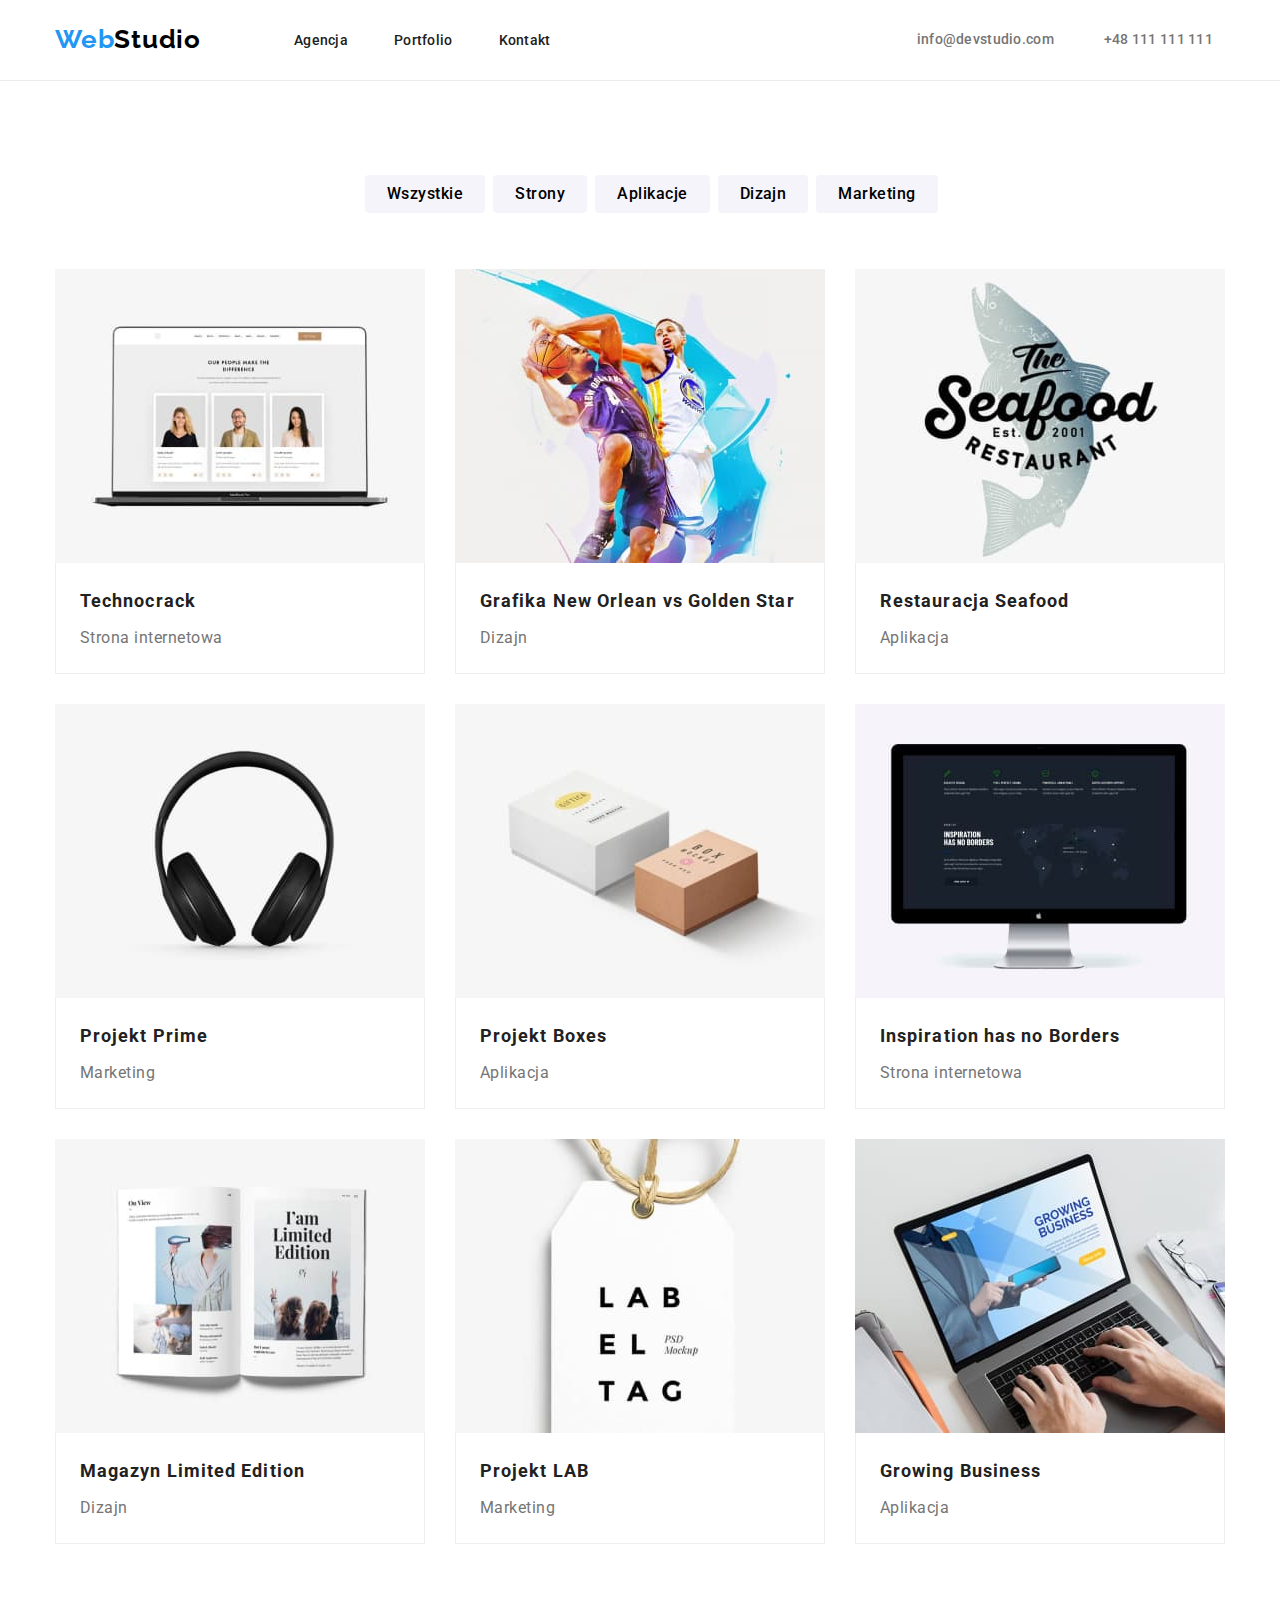
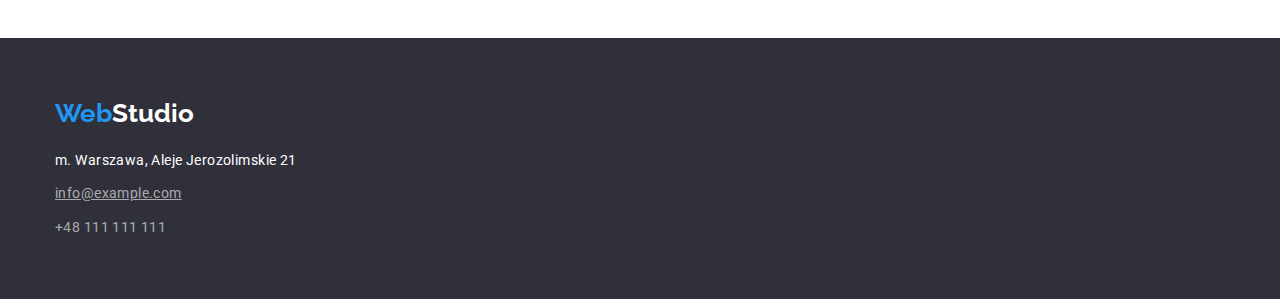
==== commit 5314fe30: "wypozycjonowane wszystko oprócz footer" ====
--- a/portfolio.html
+++ b/portfolio.html
@@ -18,18 +18,28 @@
   <body>
     <header>
       <div class="container">
-        <nav>
-          <a href="./index.html" class="logo-header">Web<span class="studio-black">Studio</span></a>
-          <ul class="menu-list">
-            <li><a class="menu-item" href="">Agencja</a></li>
-            <li><a class="menu-item" href="portfolio.html">Portfolio</a></li>
-            <li><a class="menu-item" href="contact.html">Kontakt</a></li>
-          </ul>
-        </nav>
-        <span class="contacts"
-          ><a href="mailto:info@devstudio.com" class="contact-mail">info@devstudio.com</a>
-          <a href="call:+48111111111" class="contact-tel">+48 111 111 111</a></span
-        >
+        <div class="header-wrapper">
+          <nav>
+            <a href="./index.html" class="logo-header">
+              Web<span class="studio-black">Studio</span>
+            </a>
+            <ul class="menu-list">
+              <li>
+                <a href="">Agencja</a>
+              </li>
+              <li>
+                <a href="portfolio.html">Portfolio</a>
+              </li>
+              <li>
+                <a href="contact.html">Kontakt</a>
+              </li>
+            </ul>
+          </nav>
+          <div class="contacts">
+            <a href="mailto:info@devstudio.com" class="contact-mail">info@devstudio.com</a>
+            <a href="call:+48111111111" class="contact-tel">+48 111 111 111</a>
+          </div>
+        </div>
       </div>
     </header>
 
--- a/css/styles.css
+++ b/css/styles.css
@@ -11,6 +11,7 @@
 }
 * {
   box-sizing: border-box;
+  /* border: 1px solid green; */
 }
 
 body {
@@ -25,20 +26,21 @@
 
 .section {
   padding: 94px 0;
-  margin-bottom: -94px;
 }
 /* Header -------------------------------------------------------------------------------------------------------------------------*/
 header {
   border-bottom: 1px solid #ececec;
-  background: #ffffff;
-}
-header .container {
-  display: flex;
-}
-header nav {
-  display: flex;
-}
-
+}
+.header-wrapper {
+  display: flex;
+  align-items: center;
+  justify-content: space-between;
+  padding-right: 12px;
+}
+
+.header-wrapper nav {
+  display: flex;
+}
 .logo-header {
   font-family: 'Raleway', sans-serif;
   text-decoration: none;
@@ -46,11 +48,9 @@
   font-weight: 700;
   font-size: 26px;
   line-height: 1.19;
-  padding-left: 15px;
-  padding-top: 24px;
-  padding-bottom: 25px;
-  letter-spacing: 0.03em;
-  width: 145px;
+  letter-spacing: 0.03em;
+  display: flex;
+  padding: 24px 93px 25px 0px;
 }
 .studio-black {
   color: var(--logo-black);
@@ -58,14 +58,13 @@
 
 .menu-list {
   list-style: none;
-  padding-left: 93px;
-  padding-top: 32px;
-  padding-bottom: 32px;
-  margin: 0;
-  display: flex;
-  width: 254px;
-}
-.menu-item {
+  margin: 0;
+  display: flex;
+  padding: 0;
+  align-items: center;
+  gap: 46px;
+}
+.menu-list li a {
   text-decoration: none;
   font-weight: 500;
   font-size: 14px;
@@ -73,17 +72,15 @@
   color: var(--main-black);
   letter-spacing: 0.02em;
 }
-[href='portfolio.html'] {
-  padding-left: 46px;
-  padding-right: 47px;
-}
-.menu-item:hover,
-.menu-item:focus {
+
+.menu-list li a:hover,
+.menu-list li a:focus {
   color: var(--light-blue);
 }
 
 .contacts {
-  padding: 32px 27px 32px 371px;
+  display: flex;
+  gap: 50px;
 }
 .contact-mail {
   text-decoration: none;
@@ -92,8 +89,6 @@
   font-size: 14px;
   line-height: 1.14;
   letter-spacing: 0.02em;
-  padding-right: 50px;
-  width: 135px;
 }
 .contact-mail:hover,
 .contact-mail:focus {
@@ -106,7 +101,6 @@
   font-size: 14px;
   line-height: 1.14;
   letter-spacing: 0.02em;
-  width: 110px;
 }
 .contact-tel:hover,
 .contact-tel:focus {
@@ -118,40 +112,42 @@
 .offer {
   background-color: var(--background-dark);
 }
-
-h1 {
+.offer-content {
+  padding: 200px 237px;
+  justify-content: center;
+  display: flex;
+  flex-direction: column;
+  align-items: center;
+}
+
+.offer h1 {
   font-weight: 900;
   font-size: 44px;
   line-height: 1.36;
   color: var(--text-white);
-  width: 696px;
-  margin: 0 252px;
-  padding-top: 200px;
   text-align: center;
   letter-spacing: 0.06em;
   text-transform: uppercase;
+  margin: 0px;
+  padding-bottom: 30px;
 }
 
 .offer button {
   background: #2196f3;
   box-shadow: 0px 4px 4px rgba(0, 0, 0, 0.15);
   border-radius: 4px;
-  width: 200px;
-  height: 50px;
   cursor: pointer;
   border: none;
-}
-.offer button span {
-  width: 117px;
-  height: 30px;
   font-weight: 700;
   font-size: 16px;
   line-height: 1.88;
-  color: var(--text-white);
-}
-.offer-button-position {
-  padding: 30px 500px 200px 500px;
-}
+  letter-spacing: 0.06em;
+  color: var(--text-white);
+  padding: 10px 42px;
+  display: flex;
+  margin: 0;
+}
+
 /* BUY SECTION------------------------------------------------------------------------------------- */
 
 /* lorem ipsum ------------------------------------------------------------------------------------------- */
@@ -160,26 +156,34 @@
   display: flex;
   gap: 30px;
   align-items: center;
-  padding-left: 0;
+  padding: 0;
+  margin: 0;
+}
+.articles li {
 }
 .articles h4 {
   font-weight: 700;
   font-size: 14px;
-  line-height: 1.14;
+  line-height: 1.16;
   letter-spacing: 0.03em;
   text-transform: uppercase;
+  margin: 0;
+  padding-bottom: 10px;
 }
 
 .articles p {
   font-size: 14px;
-  line-height: 1.71;
-  color: var(--text-grey);
-  width: 270px;
-  letter-spacing: 0.03em;
+  line-height: 1.78;
+  color: var(--text-grey);
+  letter-spacing: 0.03em;
+  margin: 0;
 }
 /* lorem ipsum ------------------------------------------------------------------------------------------- */
 
 /* our-range---------------------------------------------------------------------------------------------------- */
+.our-range {
+  margin-top: -94px;
+}
 .our-range h3 {
   font-weight: 700;
   font-size: 36px;
@@ -198,9 +202,8 @@
 /* our-team---------------------------------------------------------------------------------------------------- */
 .our-team {
   background-color: var(--button-grey-background);
-  padding: 0px 15px;
-}
-.our-team h3 {
+}
+.our-team-wrapper h3 {
   font-weight: 700;
   font-size: 36px;
   line-height: 1.17;
@@ -208,49 +211,41 @@
   justify-content: center;
   text-align: center;
   margin: 0px;
-  padding-top: 94px;
   padding-bottom: 50px;
 }
-.our-team ul {
+.our-team-wrapper ul {
   list-style: none;
   display: flex;
   justify-content: center;
   gap: 30px;
   margin: 0px;
-  padding: 0px 15px 94px;
-}
-.our-team figure {
-  width: 270px;
-  height: 368px;
-  background: #ffffff;
+  padding: 0;
+}
+.our-team-wrapper figure {
+  background: var(--text-white);
   box-shadow: 0px 1px 3px rgba(0, 0, 0, 0.12), 0px 1px 1px rgba(0, 0, 0, 0.14),
     0px 2px 1px rgba(0, 0, 0, 0.2);
   border-radius: 0px 0px 4px 4px;
   margin: 0px;
 }
-.our-team li {
-  width: 270px;
-  display: flex;
-}
-
-.employee-description span {
-  display: block;
+
+.employee-description {
+  display: flex;
+  flex-direction: column;
+  align-items: center;
+  padding: 30px 0;
+  gap: 10px;
 }
 .employee-name {
   font-weight: 500;
   font-size: 16px;
-  line-height: 1.19;
-  text-align: center;
-  letter-spacing: 0.03em;
-  padding: 30px 0px 10px;
-}
-
+  line-height: 1.05;
+  letter-spacing: 0.03em;
+}
 .job {
   font-size: 16px;
-  line-height: 1.19;
-  color: var(--text-grey);
-  padding-bottom: 30;
-  text-align: center;
+  line-height: 1.05;
+  color: var(--text-grey);
   letter-spacing: 0.03em;
 }
 /* our-team---------------------------------------------------------------------------------------------------- */
@@ -295,12 +290,11 @@
   padding: 0px;
   margin: 0px;
 }
-/* .boxes li {
-  flex-basis: ((100% - 60px) / 3);
-} */
+.boxes figure {
+  margin: 0px;
+}
 .boxes img {
   display: block;
-  vertical-align: middle;
 }
 .boxes figcaption {
   background: #ffffff;
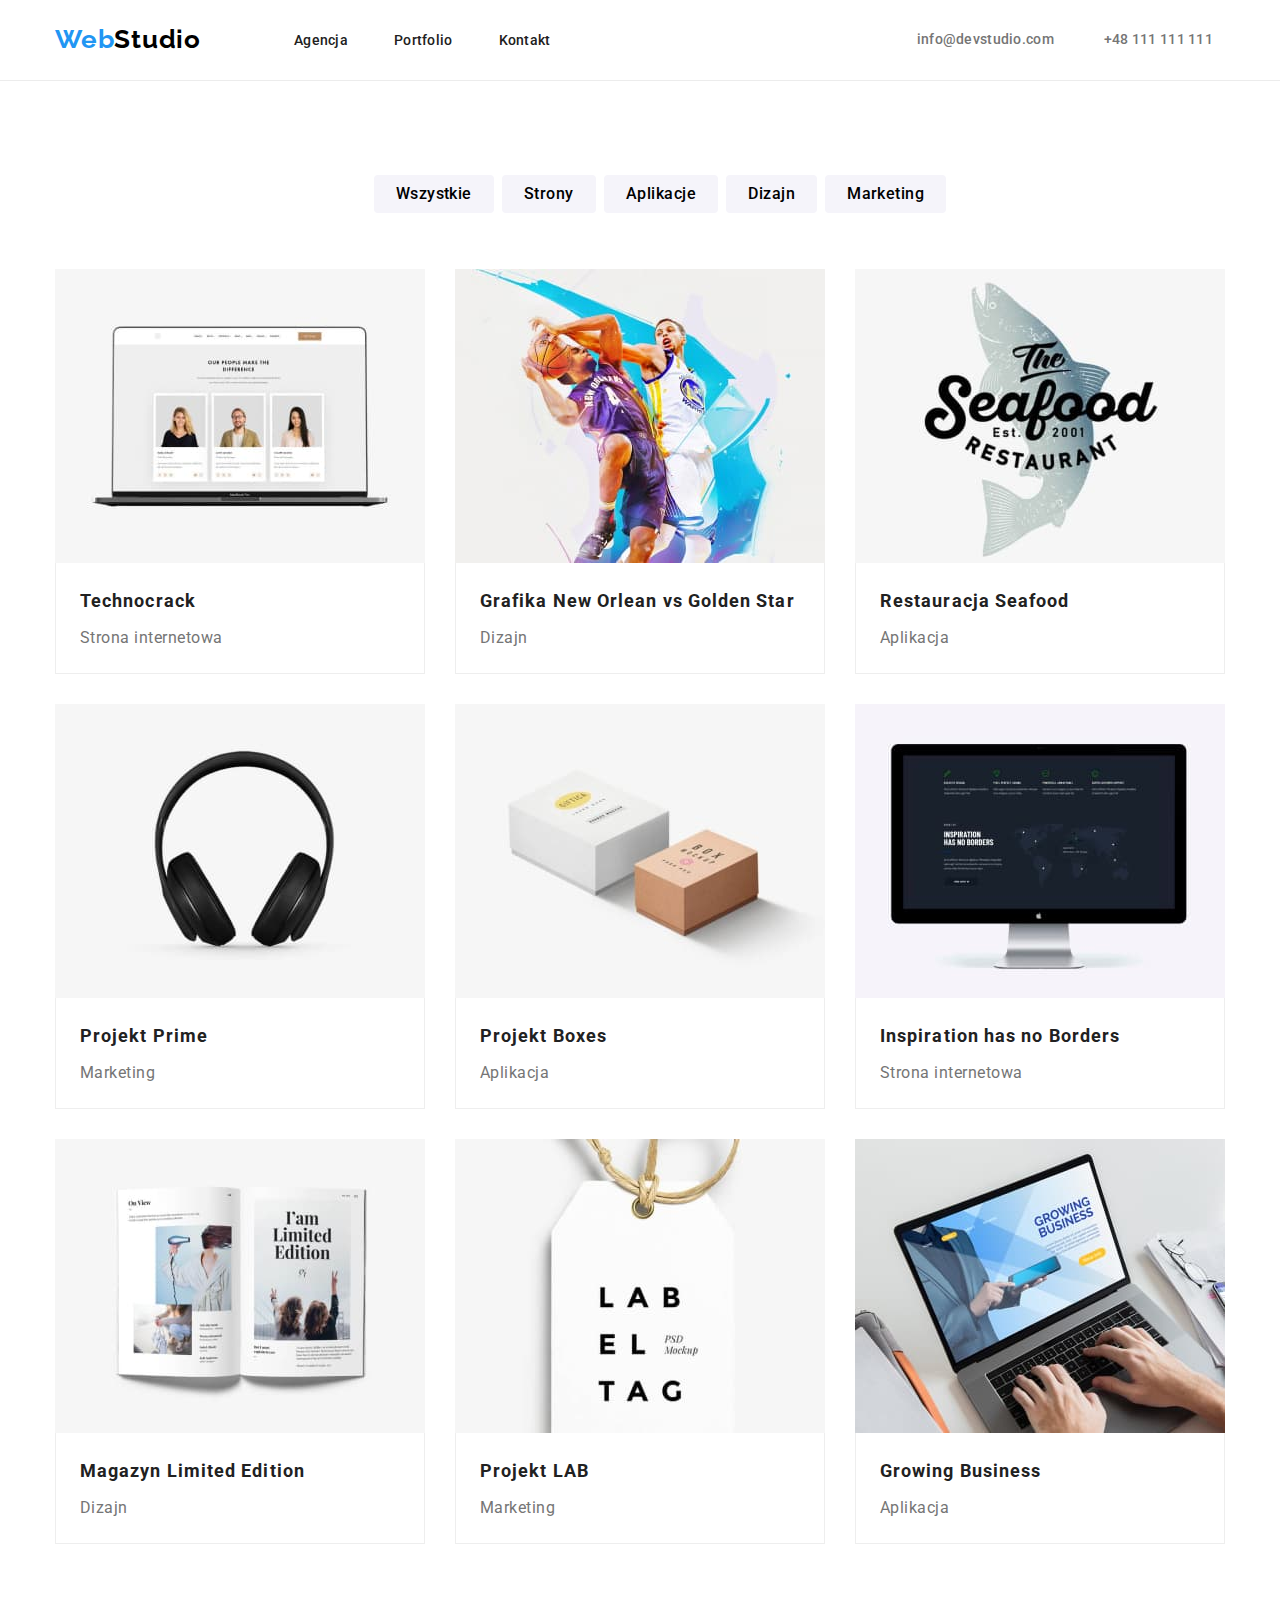
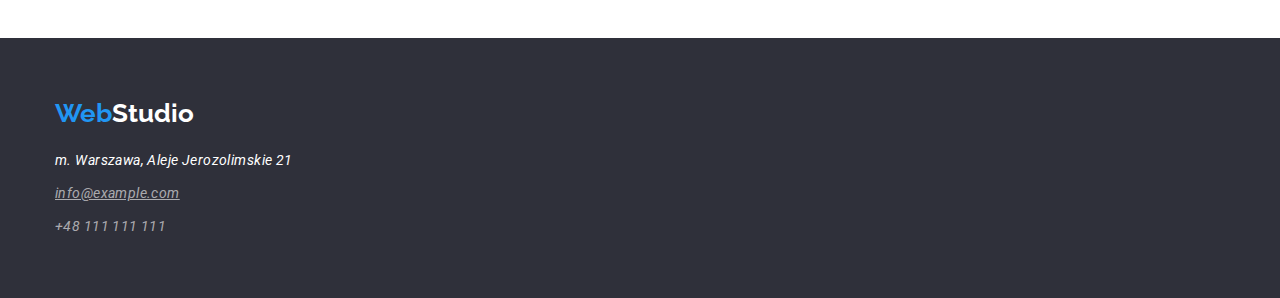
==== commit 770417d9: "wypozycjonowane wszystko" ====
--- a/portfolio.html
+++ b/portfolio.html
@@ -178,7 +178,7 @@
     <footer class="page-end">
       <div class="container">
         <a href="./index.html" class="logo-footer">Web<span class="studio-white">Studio</span></a>
-        <address>
+        <address class="addres-container">
           <span class="headquarters">m. Warszawa, Aleje Jerozolimskie 21</span>
           <a class="footer-mail" href="mailto:info@example.com"><span>info@example.com</span></a>
           <a href="call:+48111111111">+48 111 111 111</a>
--- a/css/styles.css
+++ b/css/styles.css
@@ -255,11 +255,9 @@
   list-style: none;
   display: flex;
   gap: 8px;
-  padding-left: 310px;
-  padding-right: 318px;
   padding-bottom: 56px;
   margin: 0px;
-  align-items: center;
+  justify-content: center;
 }
 .portfolio-categories button {
   background: var(--button-grey-background);
@@ -297,36 +295,31 @@
   display: block;
 }
 .boxes figcaption {
-  background: #ffffff;
+  background: var(--text-white);
   border: 1px solid #eeeeee;
   border-top: none;
-}
-.boxes figcaption span {
-  display: block;
-}
+  display: flex;
+  flex-direction: column;
+  gap: 4px;
+  padding: 20px 24px;
+}
+
 .box-name {
   font-weight: 700;
   font-size: 18px;
   line-height: 2;
-  padding: 20px 24px 4px 24px;
   letter-spacing: 0.06em;
 }
 .box-description {
   font-size: 16px;
   line-height: 1.88;
   color: var(--text-grey);
-  padding: 0px 24px 20px 24px;
   letter-spacing: 0.03em;
 }
 /* portfolio boxes-------------------------------------------------------------------------------------------- */
 /* footer------------------------------------------------------------------------------------------------------------ */
 .page-end {
   background-color: var(--background-dark);
-}
-
-.page-end a:hover,
-.page-end a:focus {
-  color: var(--light-blue);
 }
 
 .logo-footer {
@@ -344,26 +337,21 @@
   color: var(--text-white);
 }
 
-footer address {
+.addres-container {
+  display: flex;
+  flex-direction: column;
+  gap: 9px;
   padding-top: 20px;
   padding-bottom: 59px;
 }
-.footer-mail {
-  padding-top: 9px;
-  padding-bottom: 10px;
-}
+
 .headquarters {
   font-size: 14px;
   line-height: 1.71;
   color: var(--text-white);
-  display: block;
-  letter-spacing: 0.03em;
-  text-align: left;
-}
-.page-end address {
-  font-style: normal;
-  display: block;
-}
+  letter-spacing: 0.03em;
+}
+
 .page-end address a {
   font-size: 14px;
   line-height: 1.71;
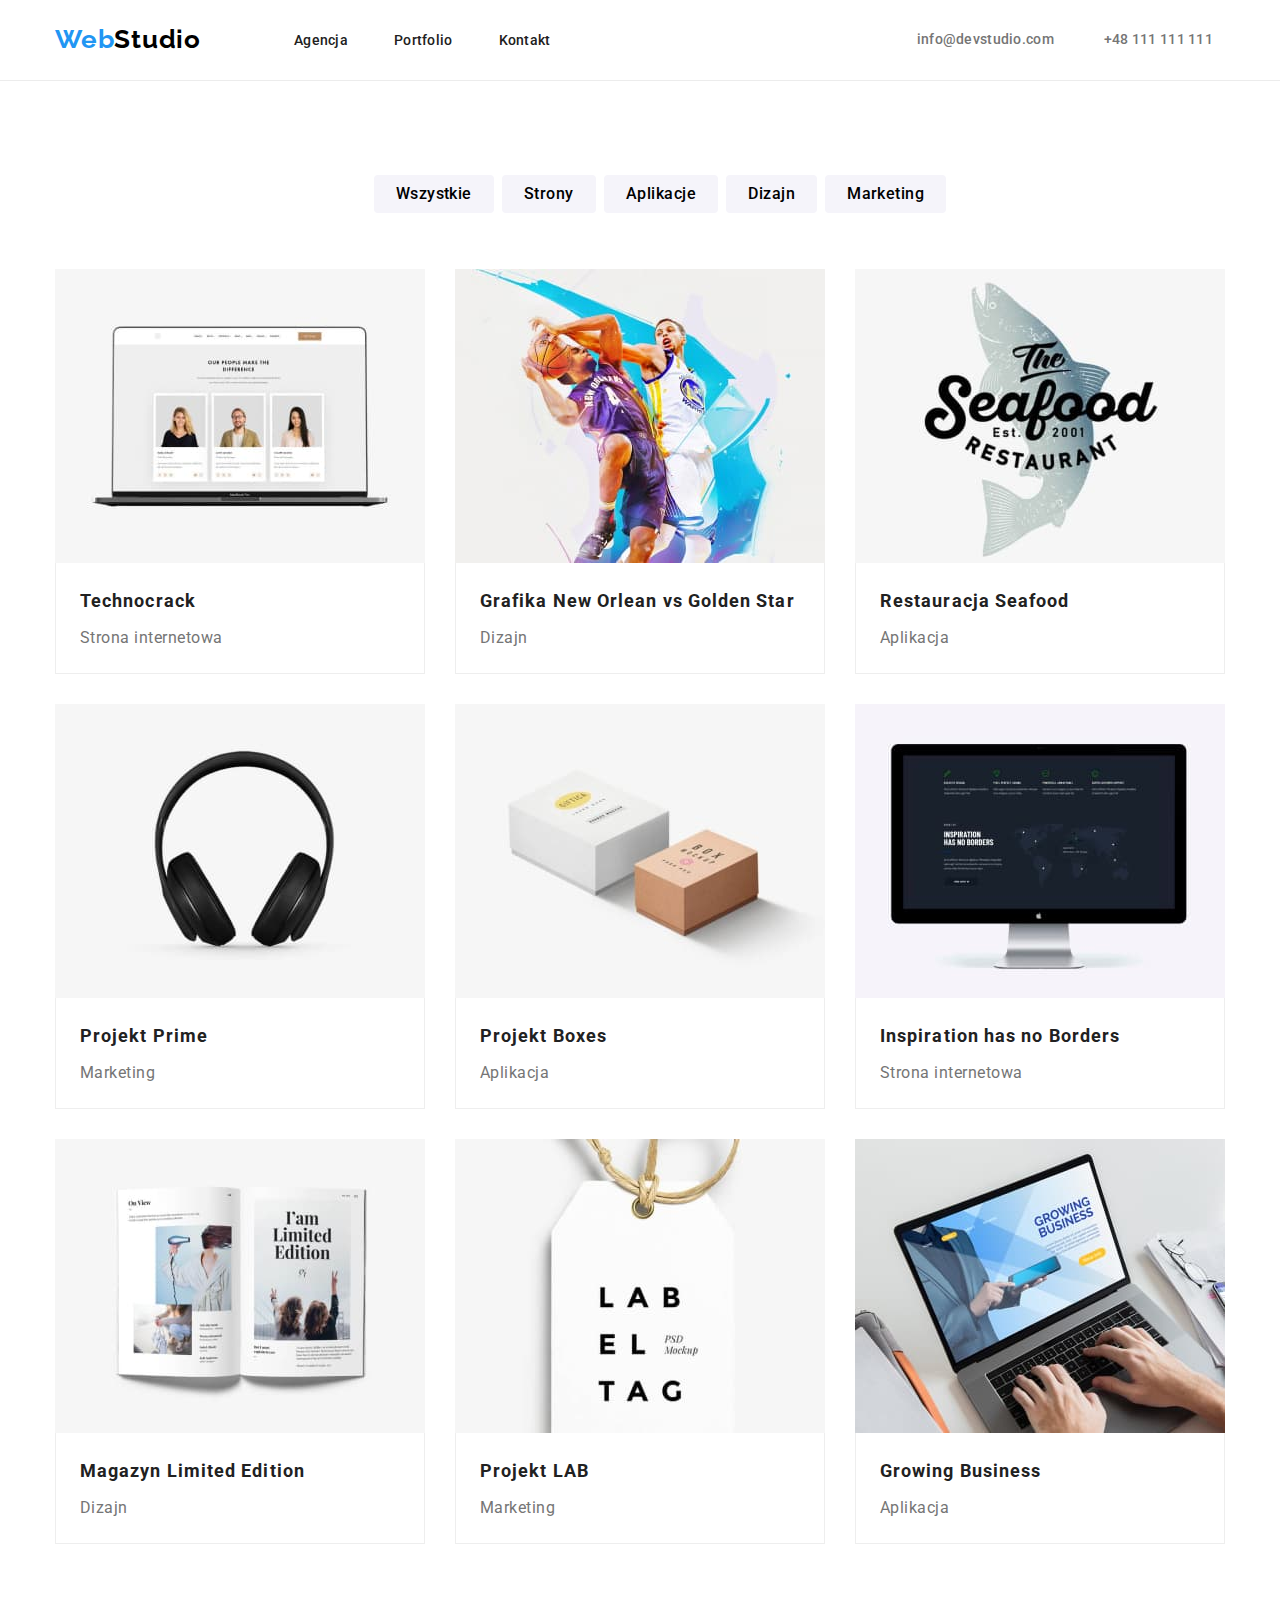
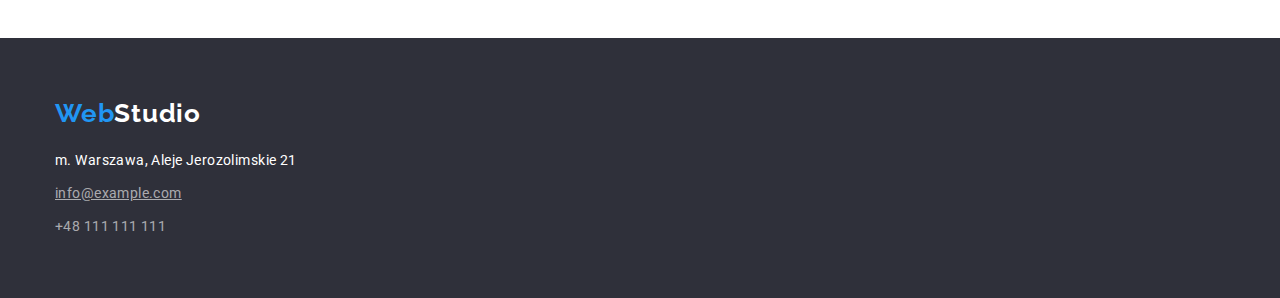
==== commit 4f7a9cf9: "poprawki header i footer" ====
--- a/portfolio.html
+++ b/portfolio.html
@@ -20,9 +20,7 @@
       <div class="container">
         <div class="header-wrapper">
           <nav>
-            <a href="./index.html" class="logo-header">
-              Web<span class="studio-black">Studio</span>
-            </a>
+            <a href="./index.html" class="logo"> Web<span class="studio-black">Studio</span> </a>
             <ul class="menu-list">
               <li>
                 <a href="">Agencja</a>
@@ -177,7 +175,7 @@
 
     <footer class="page-end">
       <div class="container">
-        <a href="./index.html" class="logo-footer">Web<span class="studio-white">Studio</span></a>
+        <a href="./index.html" class="logo">Web<span class="studio-white">Studio</span></a>
         <address class="addres-container">
           <span class="headquarters">m. Warszawa, Aleje Jerozolimskie 21</span>
           <a class="footer-mail" href="mailto:info@example.com"><span>info@example.com</span></a>
--- a/css/styles.css
+++ b/css/styles.css
@@ -33,15 +33,15 @@
 }
 .header-wrapper {
   display: flex;
-  align-items: center;
   justify-content: space-between;
-  padding-right: 12px;
+  padding: 24px 0 25px;
+  align-items: center;
 }
 
 .header-wrapper nav {
   display: flex;
 }
-.logo-header {
+.header-wrapper .logo {
   font-family: 'Raleway', sans-serif;
   text-decoration: none;
   color: var(--light-blue);
@@ -50,7 +50,6 @@
   line-height: 1.19;
   letter-spacing: 0.03em;
   display: flex;
-  padding: 24px 93px 25px 0px;
 }
 .studio-black {
   color: var(--logo-black);
@@ -63,6 +62,8 @@
   padding: 0;
   align-items: center;
   gap: 46px;
+  padding-left: 93px;
+  padding-top: 1px;
 }
 .menu-list li a {
   text-decoration: none;
@@ -81,6 +82,8 @@
 .contacts {
   display: flex;
   gap: 50px;
+  padding-right: 12px;
+  padding-top: 1px;
 }
 .contact-mail {
   text-decoration: none;
@@ -320,19 +323,20 @@
 /* footer------------------------------------------------------------------------------------------------------------ */
 .page-end {
   background-color: var(--background-dark);
-}
-
-.logo-footer {
+  padding-top: 60px;
+}
+.page-end .container .logo {
   font-family: 'Raleway', sans-serif;
   text-decoration: none;
   color: var(--light-blue);
   font-weight: 700;
   font-size: 26px;
   line-height: 1.19;
-  display: block;
-  text-align: left;
-  padding-top: 60px;
-}
+  letter-spacing: 0.03em;
+  display: flex;
+  width: fit-content;
+}
+
 .studio-white {
   color: var(--text-white);
 }
@@ -343,6 +347,7 @@
   gap: 9px;
   padding-top: 20px;
   padding-bottom: 59px;
+  font-style: normal;
 }
 
 .headquarters {
